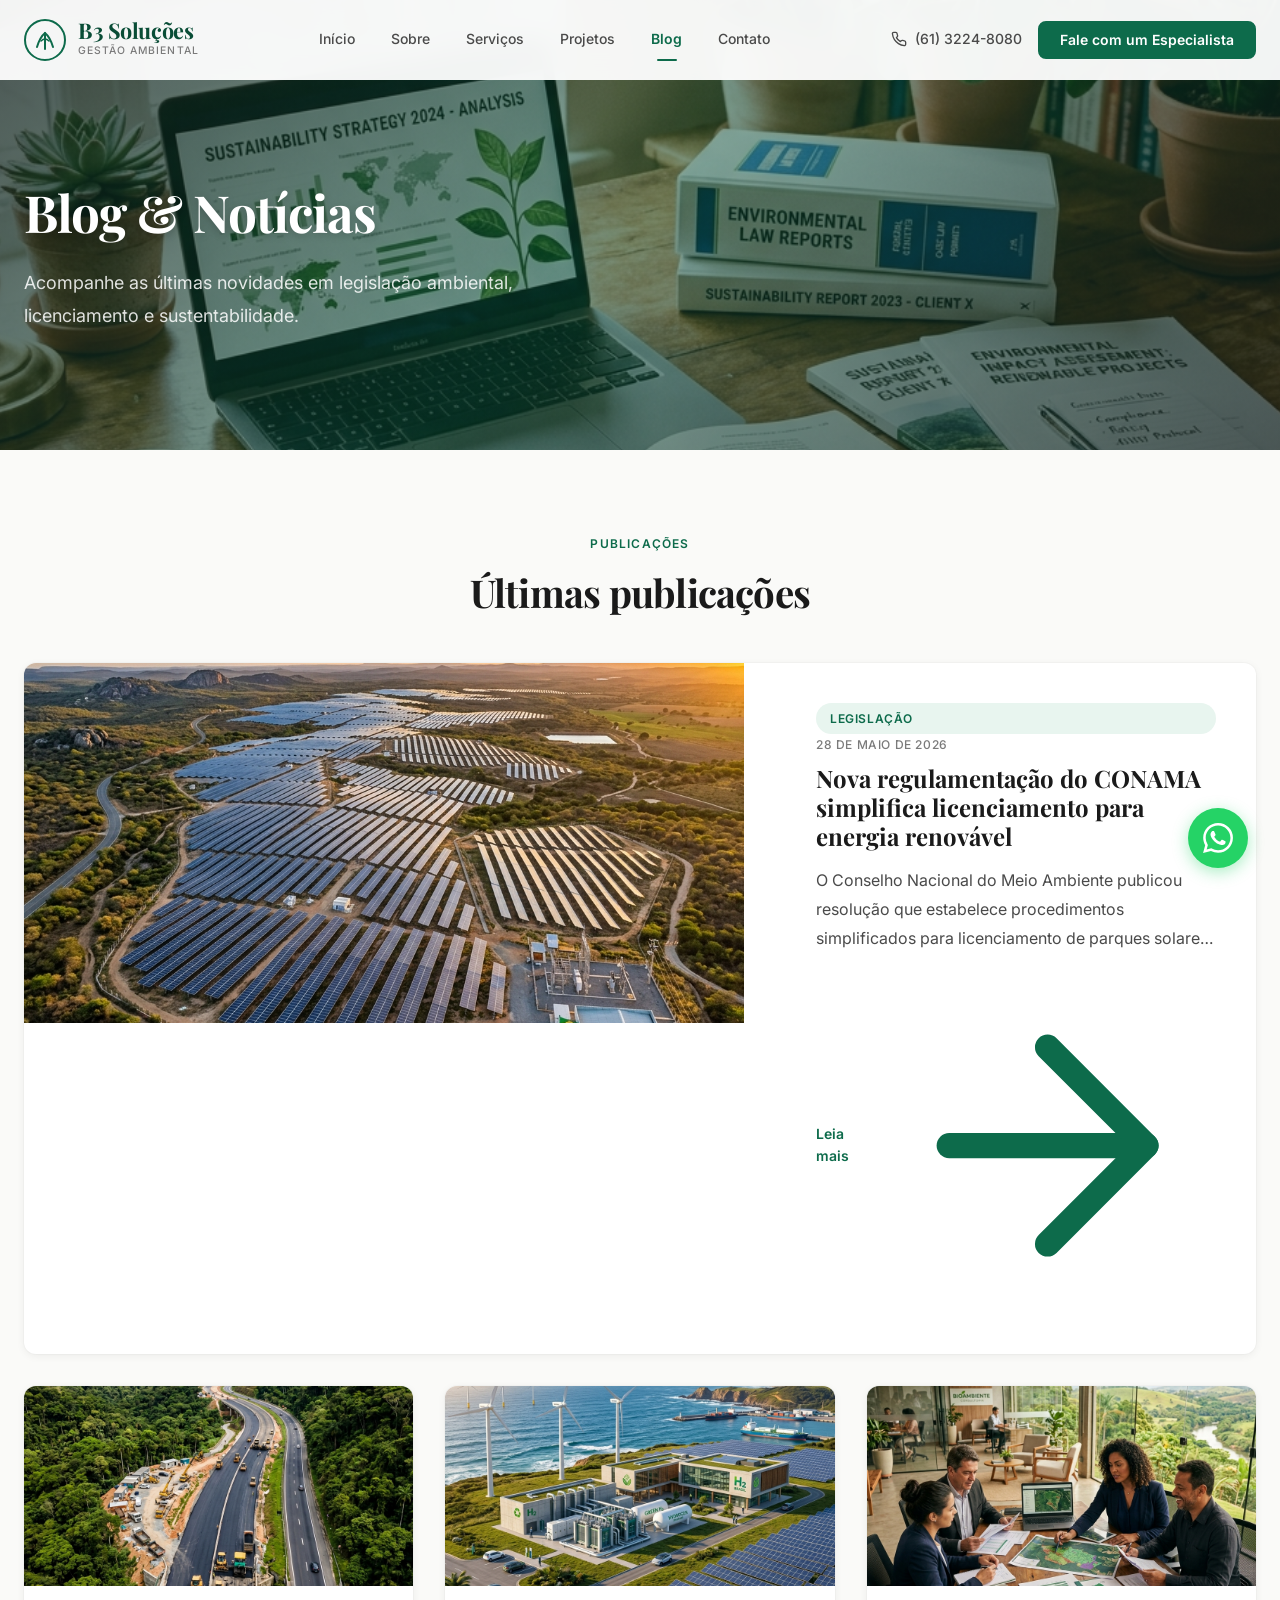
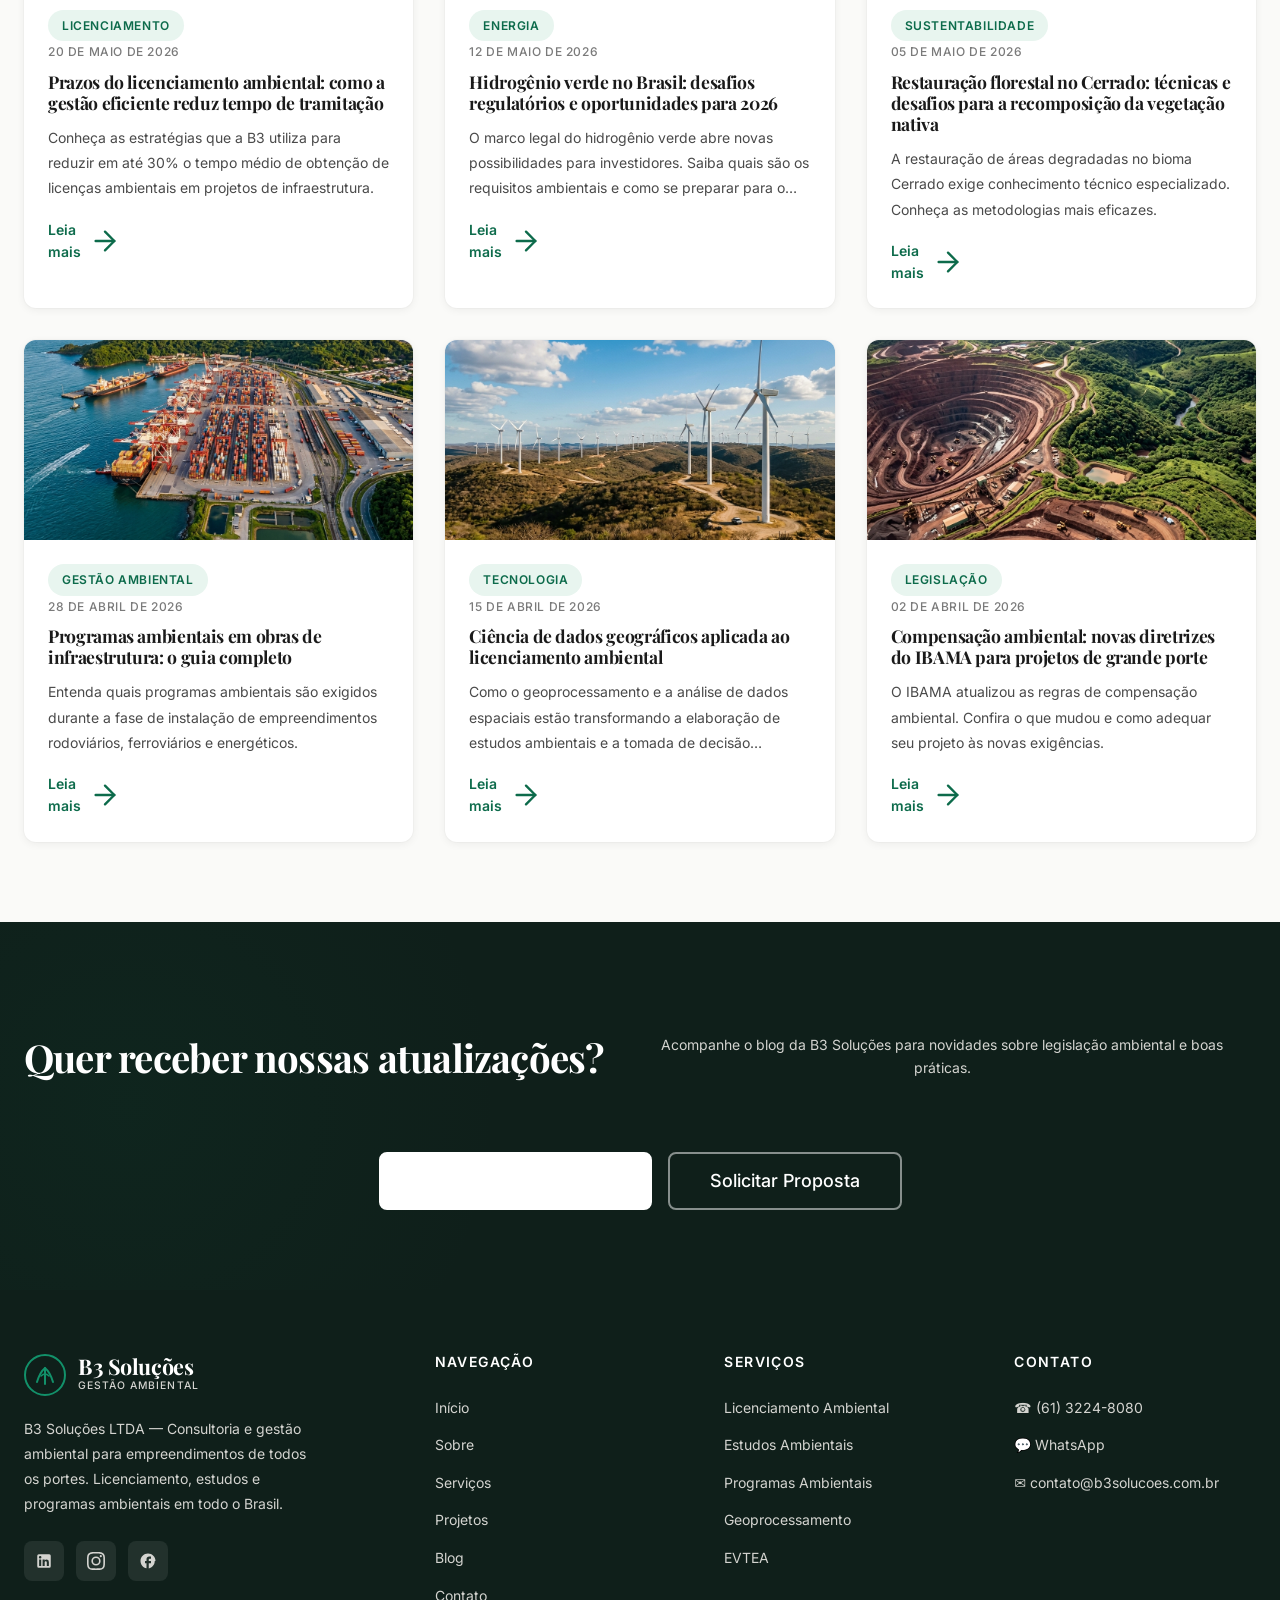
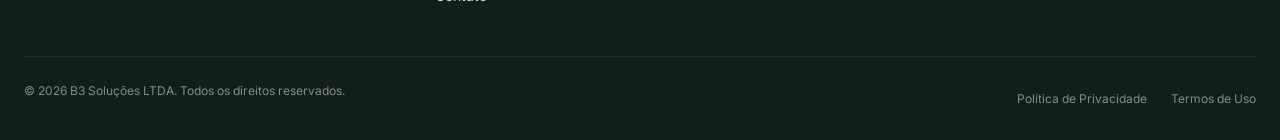
==== blog.html @ 31f3c7a2 "Site institucional completo B3 Solucoes - Versao Final Premium" ====
<!DOCTYPE html>
<html lang="pt-BR">
<head>
  <meta charset="UTF-8">
  <meta name="viewport" content="width=device-width, initial-scale=1.0">
  <meta name="description" content="Blog da B3 Soluções - Artigos sobre legislação ambiental, licenciamento, sustentabilidade e gestão ambiental no Brasil.">
  <title>Blog & Notícias | B3 Soluções</title>

  <!-- Google Fonts -->
  <link rel="preconnect" href="https://fonts.googleapis.com">
  <link rel="preconnect" href="https://fonts.gstatic.com" crossorigin>
  <link href="https://fonts.googleapis.com/css2?family=Inter:wght@400;500;600;700&family=Playfair+Display:wght@400;700&display=swap" rel="stylesheet">

  <!-- CSS -->
  <link rel="stylesheet" href="css/variables.css">
  <link rel="stylesheet" href="css/base.css">
  <link rel="stylesheet" href="css/components.css">
  <link rel="stylesheet" href="css/layout.css">
  <link rel="stylesheet" href="css/pages.css">

  <!-- Favicon -->
  <link rel="icon" href="data:image/svg+xml,<svg xmlns='http://www.w3.org/2000/svg' viewBox='0 0 42 42' fill='none'><circle cx='21' cy='21' r='20' stroke='%230D6B4B' stroke-width='3'/><path d='M13 28C13 28 16 18 21 14C26 18 29 28 29 28' stroke='%230D6B4B' stroke-width='3' stroke-linecap='round'/><path d='M21 14V30' stroke='%230D6B4B' stroke-width='3' stroke-linecap='round'/><path d='M17 22C17 22 19 20 21 20C23 20 25 22 25 22' stroke='%230D6B4B' stroke-width='2' stroke-linecap='round'/></svg>">
</head>
<body class="page-transition">

  <!-- ═══════════════════ HEADER ═══════════════════ -->
  <header class="header" id="header">
    <div class="container">
      <a href="index.html" class="logo" id="logo">
        <svg class="logo-icon" viewBox="0 0 42 42" fill="none" xmlns="http://www.w3.org/2000/svg">
          <circle cx="21" cy="21" r="20" stroke="#0D6B4B" stroke-width="2"/>
          <path d="M13 28C13 28 16 18 21 14C26 18 29 28 29 28" stroke="#0D6B4B" stroke-width="2" stroke-linecap="round"/>
          <path d="M21 14V30" stroke="#0D6B4B" stroke-width="2" stroke-linecap="round"/>
          <path d="M17 22C17 22 19 20 21 20C23 20 25 22 25 22" stroke="#0D6B4B" stroke-width="1.5" stroke-linecap="round"/>
        </svg>
        <span class="logo-text">
          <span class="logo-name">B3 Soluções</span>
          <span class="logo-tagline">Gestão Ambiental</span>
        </span>
      </a>

      <nav class="nav" id="nav">
        <a href="index.html" class="nav-link">Início</a>
        <a href="sobre.html" class="nav-link">Sobre</a>
        <a href="servicos.html" class="nav-link">Serviços</a>
        <a href="projetos.html" class="nav-link">Projetos</a>
        <a href="blog.html" class="nav-link active">Blog</a>
        <a href="contato.html" class="nav-link">Contato</a>
        <div class="mobile-cta">
          <a href="https://wa.me/5561998765432" class="btn btn-primary btn-full" style="margin-bottom:12px">Fale com um Especialista</a>
          <a href="tel:+5561998765432" class="btn btn-outline btn-full">☎ (61) 3224-8080</a>
        </div>
      </nav>

      <div class="header-actions">
        <a href="tel:+5561998765432" class="header-phone">
          <svg viewBox="0 0 24 24" fill="none" stroke="currentColor" stroke-width="1.8" stroke-linecap="round" stroke-linejoin="round" class="lucide lucide-phone"><path d="M22 16.92v3a2 2 0 0 1-2.18 2 19.79 19.79 0 0 1-8.63-3.07 19.5 19.5 0 0 1-6-6 19.79 19.79 0 0 1-3.07-8.67A2 2 0 0 1 4.11 2h3a2 2 0 0 1 2 1.72 12.84 12.84 0 0 0 .7 2.81 2 2 0 0 1-.45 2.11L8.09 9.91a16 16 0 0 0 6 6l1.27-1.27a2 2 0 0 1 2.11-.45 12.84 12.84 0 0 0 2.81.7A2 2 0 0 1 22 16.92z"/></svg>
          (61) 3224-8080
        </a>
        <a href="contato.html" class="btn btn-primary btn-sm" id="header-cta">Fale com um Especialista</a>
      </div>

      <button class="menu-toggle" id="menu-toggle" aria-label="Menu">
        <div class="hamburger"><span></span><span></span><span></span></div>
      </button>
    </div>
  </header>

  <main>
    <!-- ═══════════════════ HERO ═══════════════════ -->
    <section class="hero hero-inner">
      <div class="hero-bg">
        <img src="images/hero-blog.png" alt="Blog B3 Soluções - Notícias sobre gestão ambiental">
      </div>
      <div class="hero-overlay"></div>
      <div class="container">
        <div class="hero-content">
          <h1>Blog & Notícias</h1>
          <p class="hero-subtitle">Acompanhe as últimas novidades em legislação ambiental, licenciamento e sustentabilidade.</p>
        </div>
      </div>
    </section>

    <!-- ═══════════════════ BLOG GRID ═══════════════════ -->
    <section class="section" id="blog">
      <div class="container">
        <div class="section-header centered reveal">
          <p class="section-label">Publicações</p>
          <h2>Últimas publicações</h2>
        </div>

        <div class="blog-grid">

          <!-- FEATURED ARTICLE -->
          <article class="card-blog blog-featured reveal">
            <div class="card-image">
              <img src="images/projects/solar-park.png" alt="Nova regulamentação do CONAMA para energia renovável">
            </div>
            <div class="card-body">
              <span class="badge">Legislação</span>
              <p class="card-date">28 de maio de 2026</p>
              <h3>Nova regulamentação do CONAMA simplifica licenciamento para energia renovável</h3>
              <p>O Conselho Nacional do Meio Ambiente publicou resolução que estabelece procedimentos simplificados para licenciamento de parques solares e eólicos de médio porte. Entenda as mudanças e como elas impactam seu projeto.</p>
              <a href="#" class="card-link">Leia mais <svg viewBox="0 0 24 24" fill="none" stroke="currentColor" stroke-width="1.8" stroke-linecap="round" stroke-linejoin="round" class="lucide lucide-arrow-right"><line x1="5" y1="12" x2="19" y2="12"/><polyline points="12 5 19 12 12 19"/></svg></a>
            </div>
          </article>

          <!-- ARTICLE 1 -->
          <article class="card-blog reveal reveal-delay-1">
            <div class="card-image">
              <img src="images/projects/highway.png" alt="Prazos do licenciamento ambiental">
            </div>
            <div class="card-body">
              <span class="badge">Licenciamento</span>
              <p class="card-date">20 de maio de 2026</p>
              <h4>Prazos do licenciamento ambiental: como a gestão eficiente reduz tempo de tramitação</h4>
              <p>Conheça as estratégias que a B3 utiliza para reduzir em até 30% o tempo médio de obtenção de licenças ambientais em projetos de infraestrutura.</p>
              <a href="#" class="card-link">Leia mais <svg viewBox="0 0 24 24" fill="none" stroke="currentColor" stroke-width="1.8" stroke-linecap="round" stroke-linejoin="round" class="lucide lucide-arrow-right"><line x1="5" y1="12" x2="19" y2="12"/><polyline points="12 5 19 12 12 19"/></svg></a>
            </div>
          </article>

          <!-- ARTICLE 2 -->
          <article class="card-blog reveal reveal-delay-2">
            <div class="card-image">
              <img src="images/projects/hydrogen.png" alt="Hidrogênio verde no Brasil">
            </div>
            <div class="card-body">
              <span class="badge">Energia</span>
              <p class="card-date">12 de maio de 2026</p>
              <h4>Hidrogênio verde no Brasil: desafios regulatórios e oportunidades para 2026</h4>
              <p>O marco legal do hidrogênio verde abre novas possibilidades para investidores. Saiba quais são os requisitos ambientais e como se preparar para o licenciamento.</p>
              <a href="#" class="card-link">Leia mais <svg viewBox="0 0 24 24" fill="none" stroke="currentColor" stroke-width="1.8" stroke-linecap="round" stroke-linejoin="round" class="lucide lucide-arrow-right"><line x1="5" y1="12" x2="19" y2="12"/><polyline points="12 5 19 12 12 19"/></svg></a>
            </div>
          </article>

          <!-- ARTICLE 3 -->
          <article class="card-blog reveal reveal-delay-3">
            <div class="card-image">
              <img src="images/hero-about.png" alt="Restauração florestal no Cerrado">
            </div>
            <div class="card-body">
              <span class="badge">Sustentabilidade</span>
              <p class="card-date">05 de maio de 2026</p>
              <h4>Restauração florestal no Cerrado: técnicas e desafios para a recomposição da vegetação nativa</h4>
              <p>A restauração de áreas degradadas no bioma Cerrado exige conhecimento técnico especializado. Conheça as metodologias mais eficazes.</p>
              <a href="#" class="card-link">Leia mais <svg viewBox="0 0 24 24" fill="none" stroke="currentColor" stroke-width="1.8" stroke-linecap="round" stroke-linejoin="round" class="lucide lucide-arrow-right"><line x1="5" y1="12" x2="19" y2="12"/><polyline points="12 5 19 12 12 19"/></svg></a>
            </div>
          </article>

          <!-- ARTICLE 4 -->
          <article class="card-blog reveal reveal-delay-1">
            <div class="card-image">
              <img src="images/projects/port.png" alt="Programas ambientais em obras de infraestrutura">
            </div>
            <div class="card-body">
              <span class="badge">Gestão Ambiental</span>
              <p class="card-date">28 de abril de 2026</p>
              <h4>Programas ambientais em obras de infraestrutura: o guia completo</h4>
              <p>Entenda quais programas ambientais são exigidos durante a fase de instalação de empreendimentos rodoviários, ferroviários e energéticos.</p>
              <a href="#" class="card-link">Leia mais <svg viewBox="0 0 24 24" fill="none" stroke="currentColor" stroke-width="1.8" stroke-linecap="round" stroke-linejoin="round" class="lucide lucide-arrow-right"><line x1="5" y1="12" x2="19" y2="12"/><polyline points="12 5 19 12 12 19"/></svg></a>
            </div>
          </article>

          <!-- ARTICLE 5 -->
          <article class="card-blog reveal reveal-delay-2">
            <div class="card-image">
              <img src="images/projects/wind-farm.png" alt="Ciência de dados geográficos no licenciamento">
            </div>
            <div class="card-body">
              <span class="badge">Tecnologia</span>
              <p class="card-date">15 de abril de 2026</p>
              <h4>Ciência de dados geográficos aplicada ao licenciamento ambiental</h4>
              <p>Como o geoprocessamento e a análise de dados espaciais estão transformando a elaboração de estudos ambientais e a tomada de decisão regulatória.</p>
              <a href="#" class="card-link">Leia mais <svg viewBox="0 0 24 24" fill="none" stroke="currentColor" stroke-width="1.8" stroke-linecap="round" stroke-linejoin="round" class="lucide lucide-arrow-right"><line x1="5" y1="12" x2="19" y2="12"/><polyline points="12 5 19 12 12 19"/></svg></a>
            </div>
          </article>

          <!-- ARTICLE 6 -->
          <article class="card-blog reveal reveal-delay-3">
            <div class="card-image">
              <img src="images/projects/mining.png" alt="Compensação ambiental - novas diretrizes do IBAMA">
            </div>
            <div class="card-body">
              <span class="badge">Legislação</span>
              <p class="card-date">02 de abril de 2026</p>
              <h4>Compensação ambiental: novas diretrizes do IBAMA para projetos de grande porte</h4>
              <p>O IBAMA atualizou as regras de compensação ambiental. Confira o que mudou e como adequar seu projeto às novas exigências.</p>
              <a href="#" class="card-link">Leia mais <svg viewBox="0 0 24 24" fill="none" stroke="currentColor" stroke-width="1.8" stroke-linecap="round" stroke-linejoin="round" class="lucide lucide-arrow-right"><line x1="5" y1="12" x2="19" y2="12"/><polyline points="12 5 19 12 12 19"/></svg></a>
            </div>
          </article>

        </div>
      </div>
    </section>

    <!-- ═══════════════════ CTA ═══════════════════ -->
    <section class="cta-section">
      <div class="container">
        <div class="cta-contact reveal">
          <h2>Quer receber nossas atualizações?</h2>
          <p>Acompanhe o blog da B3 Soluções para novidades sobre legislação ambiental e boas práticas.</p>
          <div class="btn-group">
            <a href="contato.html" class="btn btn-white btn-lg">Falar com Especialista</a>
            <a href="contato.html" class="btn btn-outline-white btn-lg">Solicitar Proposta</a>
          </div>
        </div>
      </div>
    </section>
  </main>

  <!-- ═══════════════════ FOOTER ═══════════════════ -->
  <footer class="footer" id="footer">
    <div class="container">
      <div class="footer-grid">
        <div class="footer-brand">
          <a href="index.html" class="logo">
            <svg class="logo-icon" viewBox="0 0 42 42" fill="none">
              <circle cx="21" cy="21" r="20" stroke="#12916A" stroke-width="2"/>
              <path d="M13 28C13 28 16 18 21 14C26 18 29 28 29 28" stroke="#12916A" stroke-width="2" stroke-linecap="round"/>
              <path d="M21 14V30" stroke="#12916A" stroke-width="2" stroke-linecap="round"/>
              <path d="M17 22C17 22 19 20 21 20C23 20 25 22 25 22" stroke="#12916A" stroke-width="1.5" stroke-linecap="round"/>
            </svg>
            <span class="logo-text">
              <span class="logo-name">B3 Soluções</span>
              <span class="logo-tagline">Gestão Ambiental</span>
            </span>
          </a>
          <p>B3 Soluções LTDA — Consultoria e gestão ambiental para empreendimentos de todos os portes. Licenciamento, estudos e programas ambientais em todo o Brasil.</p>
          <div class="social-links">
            <a href="https://linkedin.com/in/elisameirelles" class="social-link" aria-label="LinkedIn" target="_blank" rel="noopener">
              <svg viewBox="0 0 24 24" fill="currentColor"><path d="M19 3a2 2 0 0 1 2 2v14a2 2 0 0 1-2 2H5a2 2 0 0 1-2-2V5a2 2 0 0 1 2-2h14m-.5 15.5v-5.3a3.26 3.26 0 0 0-3.26-3.26c-.85 0-1.84.52-2.32 1.3v-1.11h-2.79v8.37h2.79v-4.93c0-.77.62-1.4 1.39-1.4a1.4 1.4 0 0 1 1.4 1.4v4.93h2.79M6.88 8.56a1.68 1.68 0 0 0 1.68-1.68c0-.93-.75-1.69-1.68-1.69a1.69 1.69 0 0 0-1.69 1.69c0 .93.76 1.68 1.69 1.68m1.39 9.94v-8.37H5.5v8.37h2.77z"/></svg>
            </a>
            <a href="#" class="social-link" aria-label="Instagram">
              <svg viewBox="0 0 24 24" fill="currentColor"><path d="M12 2.163c3.204 0 3.584.012 4.85.07 3.252.148 4.771 1.691 4.919 4.919.058 1.265.069 1.645.069 4.849 0 3.205-.012 3.584-.069 4.849-.149 3.225-1.664 4.771-4.919 4.919-1.266.058-1.644.07-4.85.07-3.204 0-3.584-.012-4.849-.07-3.26-.149-4.771-1.699-4.919-4.92-.058-1.265-.07-1.644-.07-4.849 0-3.204.013-3.583.07-4.849.149-3.227 1.664-4.771 4.919-4.919 1.266-.057 1.645-.069 4.849-.069zM12 0C8.741 0 8.333.014 7.053.072 2.695.272.273 2.69.073 7.051.014 8.333 0 8.741 0 12c0 3.259.014 3.668.072 4.948.2 4.358 2.618 6.78 6.98 6.98 1.281.058 1.689.072 4.948.072 3.259 0 3.668-.014 4.948-.072 4.354-.2 6.782-2.618 6.979-6.98.059-1.28.073-1.689.073-4.948 0-3.259-.014-3.667-.072-4.947-.196-4.354-2.617-6.78-6.979-6.98C15.668.014 15.259 0 12 0zm0 5.838a6.162 6.162 0 100 12.324 6.162 6.162 0 000-12.324zM12 16a4 4 0 110-8 4 4 0 010 8zm6.406-11.845a1.44 1.44 0 100 2.881 1.44 1.44 0 000-2.881z"/></svg>
            </a>
            <a href="#" class="social-link" aria-label="Facebook">
              <svg viewBox="0 0 24 24" fill="currentColor"><path d="M22 12c0-5.52-4.48-10-10-10S2 6.48 2 12c0 4.84 3.44 8.87 8 9.8V15H8v-3h2V9.5C10 7.57 11.57 6 13.5 6H16v3h-2c-.55 0-1 .45-1 1v2h3v3h-3v6.95c4.56-.93 8-4.96 8-9.95z"/></svg>
            </a>
          </div>
        </div>
        <div class="footer-col">
          <h4>Navegação</h4>
          <ul>
            <li><a href="index.html">Início</a></li>
            <li><a href="sobre.html">Sobre</a></li>
            <li><a href="servicos.html">Serviços</a></li>
            <li><a href="projetos.html">Projetos</a></li>
            <li><a href="blog.html">Blog</a></li>
            <li><a href="contato.html">Contato</a></li>
          </ul>
        </div>
        <div class="footer-col">
          <h4>Serviços</h4>
          <ul>
            <li><a href="servicos.html">Licenciamento Ambiental</a></li>
            <li><a href="servicos.html">Estudos Ambientais</a></li>
            <li><a href="servicos.html">Programas Ambientais</a></li>
            <li><a href="servicos.html">Geoprocessamento</a></li>
            <li><a href="servicos.html">EVTEA</a></li>
          </ul>
        </div>
        <div class="footer-col">
          <h4>Contato</h4>
          <ul>
            <li><a href="tel:+5561998765432">☎ (61) 3224-8080</a></li>
            <li><a href="https://wa.me/5561998765432">💬 WhatsApp</a></li>
            <li><a href="mailto:contato@b3solucoes.com.br">✉ contato@b3solucoes.com.br</a></li>
          </ul>
        </div>
      </div>
      <div class="footer-bottom">
        <p>© 2026 B3 Soluções LTDA. Todos os direitos reservados.</p>
        <div class="footer-legal">
          <a href="#">Política de Privacidade</a>
          <a href="#">Termos de Uso</a>
        </div>
      </div>
    </div>
  </footer>

  <!-- WhatsApp Float -->
  <a href="https://wa.me/5561998765432" class="whatsapp-float" aria-label="WhatsApp" target="_blank" rel="noopener">
    <svg viewBox="0 0 24 24"><path d="M17.472 14.382c-.297-.149-1.758-.867-2.03-.967-.273-.099-.471-.148-.67.15-.197.297-.767.966-.94 1.164-.173.199-.347.223-.644.075-.297-.15-1.255-.463-2.39-1.475-.883-.788-1.48-1.761-1.653-2.059-.173-.297-.018-.458.13-.606.134-.133.298-.347.446-.52.149-.174.198-.298.298-.497.099-.198.05-.371-.025-.52-.075-.149-.669-1.612-.916-2.207-.242-.579-.487-.5-.669-.51-.173-.008-.371-.01-.57-.01-.198 0-.52.074-.792.372-.272.297-1.04 1.016-1.04 2.479 0 1.462 1.065 2.875 1.213 3.074.149.198 2.096 3.2 5.077 4.487.709.306 1.262.489 1.694.625.712.227 1.36.195 1.871.118.571-.085 1.758-.719 2.006-1.413.248-.694.248-1.289.173-1.413-.074-.124-.272-.198-.57-.347m-5.421 7.403h-.004a9.87 9.87 0 01-5.031-1.378l-.361-.214-3.741.982.998-3.648-.235-.374a9.86 9.86 0 01-1.51-5.26c.001-5.45 4.436-9.884 9.888-9.884 2.64 0 5.122 1.03 6.988 2.898a9.825 9.825 0 012.893 6.994c-.003 5.45-4.437 9.884-9.885 9.884m8.413-18.297A11.815 11.815 0 0012.05 0C5.495 0 .16 5.335.157 11.892c0 2.096.547 4.142 1.588 5.945L.057 24l6.305-1.654a11.882 11.882 0 005.683 1.448h.005c6.554 0 11.89-5.335 11.893-11.893a11.821 11.821 0 00-3.48-8.413z"/></svg>
  </a>

  <!-- JS -->
  <script src="js/main.js"></script>
  <script src="js/animations.js"></script>
  <script src="js/counter.js"></script>
  <script src="js/forms.js"></script>
</body>
</html>
---- css/variables.css ----
/* ============================================
   B3 Soluções — Design Tokens
   ============================================ */

:root {
  /* ── Colors ── */
  --color-primary:        #0D6B4B;
  --color-primary-dark:   #094D36;
  --color-primary-darker: #063727;
  --color-primary-light:  #12916A;
  --color-primary-lighter:#E8F5EF;
  --color-primary-rgb:    13, 107, 75;

  --color-accent:         #C9A84C;
  --color-accent-dark:    #B08E30;
  --color-accent-light:   #F5EDCE;

  --color-bg:             #FAFAF8;
  --color-surface:        #FFFFFF;
  --color-surface-alt:    #F2F0EC;
  --color-surface-dark:   #0F1F1A;
  --color-surface-dark-2: #142A23;

  --color-text:           #1A1A1A;
  --color-text-secondary: #4A4A4A;
  --color-text-muted:     #7A7A7A;
  --color-text-inverse:   #FFFFFF;
  --color-text-on-dark:   #D4D4D0;

  --color-border:         #E0DDD6;
  --color-border-light:   #ECECEA;

  --color-success:        #22C55E;
  --color-warning:        #F59E0B;
  --color-error:          #EF4444;

  /* ── Typography ── */
  --font-serif:       'Playfair Display', 'Georgia', serif;
  --font-sans:        'Inter', 'Segoe UI', system-ui, sans-serif;

  --fs-display:       clamp(2.5rem, 5vw, 3.75rem);   /* 40–60px */
  --fs-h1:            clamp(2rem, 4vw, 3.5rem);       /* 32–56px */
  --fs-h2:            clamp(1.75rem, 3vw, 2.5rem);    /* 28–40px */
  --fs-h3:            clamp(1.125rem, 1.5vw, 1.25rem);/* 18–20px */
  --fs-body:          1rem;                             /* 16px */
  --fs-body-lg:       1.125rem;                         /* 18px */
  --fs-small:         0.875rem;                         /* 14px */
  --fs-xs:            0.75rem;                          /* 12px */

  --fw-regular:       400;
  --fw-medium:        500;
  --fw-semibold:      600;
  --fw-bold:          700;

  --lh-tight:         1.2;
  --lh-normal:        1.6;
  --lh-relaxed:       1.8;

  --ls-tight:         -0.02em;
  --ls-normal:        0;
  --ls-wide:          0.05em;
  --ls-wider:         0.1em;

  /* ── Spacing ── */
  --space-1:    0.25rem;  /* 4px */
  --space-2:    0.5rem;   /* 8px */
  --space-3:    0.75rem;  /* 12px */
  --space-4:    1rem;     /* 16px */
  --space-5:    1.25rem;  /* 20px */
  --space-6:    1.5rem;   /* 24px */
  --space-8:    2rem;     /* 32px */
  --space-10:   2.5rem;   /* 40px */
  --space-12:   3rem;     /* 48px */
  --space-16:   4rem;     /* 64px */
  --space-20:   5rem;     /* 80px */
  --space-24:   6rem;     /* 96px */
  --space-30:   7.5rem;   /* 120px */

  /* ── Layout ── */
  --container-max:    1280px;
  --container-narrow: 960px;
  --container-wide:   1440px;
  --header-height:    80px;

  /* ── Borders ── */
  --radius-sm:  4px;
  --radius-md:  8px;
  --radius-lg:  12px;
  --radius-xl:  16px;
  --radius-2xl: 24px;
  --radius-full:9999px;

  /* ── Shadows ── */
  --shadow-xs:   0 1px 2px rgba(0,0,0,0.04);
  --shadow-sm:   0 2px 4px rgba(0,0,0,0.06);
  --shadow-md:   0 4px 12px rgba(0,0,0,0.08);
  --shadow-lg:   0 8px 24px rgba(0,0,0,0.10);
  --shadow-xl:   0 12px 40px rgba(0,0,0,0.12);
  --shadow-card: 0 2px 8px rgba(0,0,0,0.06), 0 0 0 1px rgba(0,0,0,0.02);
  --shadow-card-hover: 0 8px 24px rgba(0,0,0,0.10), 0 0 0 1px rgba(13,107,75,0.1);
  --shadow-header: 0 2px 12px rgba(0,0,0,0.08);

  /* ── Transitions ── */
  --ease-out:    cubic-bezier(0.22, 1, 0.36, 1);
  --ease-in-out: cubic-bezier(0.65, 0, 0.35, 1);
  --ease-spring: cubic-bezier(0.34, 1.56, 0.64, 1);

  --duration-fast:   150ms;
  --duration-normal: 300ms;
  --duration-slow:   500ms;
  --duration-slower: 800ms;

  --transition-base:  all var(--duration-normal) var(--ease-out);
  --transition-fast:  all var(--duration-fast) var(--ease-out);
  --transition-slow:  all var(--duration-slow) var(--ease-out);

  /* ── Z-index ── */
  --z-dropdown:  100;
  --z-sticky:    200;
  --z-header:    300;
  --z-overlay:   400;
  --z-modal:     500;
  --z-toast:     600;
}
---- css/base.css ----
/* ============================================
   B3 Soluções — Base Styles
   ============================================ */

/* ── Reset ── */
*, *::before, *::after {
  margin: 0;
  padding: 0;
  box-sizing: border-box;
}

html {
  font-size: 16px;
  scroll-behavior: smooth;
  -webkit-font-smoothing: antialiased;
  -moz-osx-font-smoothing: grayscale;
  text-rendering: optimizeLegibility;
}

body {
  font-family: var(--font-sans);
  font-size: var(--fs-body);
  font-weight: var(--fw-regular);
  line-height: var(--lh-normal);
  color: var(--color-text);
  background-color: var(--color-bg);
  overflow-x: hidden;
}

img, picture, video, canvas, svg {
  display: block;
  max-width: 100%;
  height: auto;
}

input, button, textarea, select {
  font: inherit;
  color: inherit;
}

button {
  cursor: pointer;
  border: none;
  background: none;
}

a {
  color: inherit;
  text-decoration: none;
}

ul, ol {
  list-style: none;
}

/* ── Typography ── */
h1, h2, h3, h4, h5, h6 {
  font-family: var(--font-serif);
  font-weight: var(--fw-bold);
  line-height: var(--lh-tight);
  letter-spacing: var(--ls-tight);
  color: var(--color-text);
}

h1 { font-size: var(--fs-h1); }
h2 { font-size: var(--fs-h2); }
h3 {
  font-family: var(--font-sans);
  font-size: var(--fs-h3);
  font-weight: var(--fw-medium);
  line-height: var(--lh-normal);
  letter-spacing: var(--ls-normal);
}

p {
  margin-bottom: var(--space-4);
  color: var(--color-text-secondary);
}

p:last-child {
  margin-bottom: 0;
}

strong, b {
  font-weight: var(--fw-semibold);
}

/* ── Links ── */
a.link {
  color: var(--color-primary);
  font-weight: var(--fw-medium);
  transition: var(--transition-fast);
  position: relative;
}

a.link::after {
  content: '';
  position: absolute;
  bottom: -2px;
  left: 0;
  width: 0;
  height: 2px;
  background: var(--color-primary);
  transition: width var(--duration-normal) var(--ease-out);
}

a.link:hover::after {
  width: 100%;
}

/* ── Selection ── */
::selection {
  background: var(--color-primary-lighter);
  color: var(--color-primary-dark);
}

/* ── Scrollbar ── */
::-webkit-scrollbar {
  width: 8px;
}

::-webkit-scrollbar-track {
  background: var(--color-surface-alt);
}

::-webkit-scrollbar-thumb {
  background: var(--color-border);
  border-radius: var(--radius-full);
}

::-webkit-scrollbar-thumb:hover {
  background: var(--color-text-muted);
}

/* ── Focus ── */
:focus-visible {
  outline: 2px solid var(--color-primary);
  outline-offset: 2px;
  border-radius: var(--radius-sm);
}

/* ── Utility Classes ── */
.sr-only {
  position: absolute;
  width: 1px;
  height: 1px;
  padding: 0;
  margin: -1px;
  overflow: hidden;
  clip: rect(0, 0, 0, 0);
  white-space: nowrap;
  border: 0;
}

.text-center { text-align: center; }
.text-left { text-align: left; }
.text-right { text-align: right; }

.text-primary { color: var(--color-primary); }
.text-accent { color: var(--color-accent); }
.text-muted { color: var(--color-text-muted); }
.text-inverse { color: var(--color-text-inverse); }
.text-on-dark { color: var(--color-text-on-dark); }

.font-serif { font-family: var(--font-serif); }
.font-sans { font-family: var(--font-sans); }

.fw-medium { font-weight: var(--fw-medium); }
.fw-semibold { font-weight: var(--fw-semibold); }
.fw-bold { font-weight: var(--fw-bold); }

.fs-small { font-size: var(--fs-small); }
.fs-body-lg { font-size: var(--fs-body-lg); }

.uppercase {
  text-transform: uppercase;
  letter-spacing: var(--ls-wider);
  font-size: var(--fs-xs);
  font-weight: var(--fw-semibold);
}

.mb-0 { margin-bottom: 0; }
.mb-4 { margin-bottom: var(--space-4); }
.mb-6 { margin-bottom: var(--space-6); }
.mb-8 { margin-bottom: var(--space-8); }
.mb-12 { margin-bottom: var(--space-12); }
.mb-16 { margin-bottom: var(--space-16); }

.mt-4 { margin-top: var(--space-4); }
.mt-8 { margin-top: var(--space-8); }
.mt-12 { margin-top: var(--space-12); }

/* ── Scroll Animation Prep ── */
.reveal {
  opacity: 0;
  transform: translateY(30px);
  transition: opacity var(--duration-slower) var(--ease-out),
              transform var(--duration-slower) var(--ease-out);
}

.reveal.revealed {
  opacity: 1;
  transform: translateY(0);
}

.reveal-delay-1 { transition-delay: 100ms; }
.reveal-delay-2 { transition-delay: 200ms; }
.reveal-delay-3 { transition-delay: 300ms; }
.reveal-delay-4 { transition-delay: 400ms; }
.reveal-delay-5 { transition-delay: 500ms; }
.reveal-delay-6 { transition-delay: 600ms; }
---- css/components.css ----
/* ============================================
   B3 Soluções — Components
   ============================================ */

/* ── Section Header ── */
.section-header {
  max-width: 720px;
  margin-bottom: var(--space-12);
}

.section-header.centered {
  margin-left: auto;
  margin-right: auto;
  text-align: center;
}

.section-header .section-label {
  display: inline-block;
  text-transform: uppercase;
  letter-spacing: var(--ls-wider);
  font-size: var(--fs-xs);
  font-weight: var(--fw-semibold);
  color: var(--color-primary);
  margin-bottom: var(--space-4);
  position: relative;
  padding-left: 36px;
}

.section-header .section-label::before {
  content: '';
  position: absolute;
  left: 0;
  top: 50%;
  width: 24px;
  height: 2px;
  background: var(--color-primary);
}

.section-header.centered .section-label {
  padding-left: 0;
}

.section-header.centered .section-label::before {
  display: none;
}

.section-header h2 {
  margin-bottom: var(--space-6);
}

.section-header h3,
.section-header .section-subtitle {
  color: var(--color-text-secondary);
  font-weight: var(--fw-regular);
  line-height: var(--lh-relaxed);
}

/* ── Buttons ── */
.btn {
  display: inline-flex;
  align-items: center;
  justify-content: center;
  gap: var(--space-2);
  padding: 14px 32px;
  font-family: var(--font-sans);
  font-size: var(--fs-body);
  font-weight: var(--fw-semibold);
  line-height: 1;
  border-radius: var(--radius-md);
  cursor: pointer;
  transition: var(--transition-base);
  white-space: nowrap;
  text-decoration: none;
  border: 2px solid transparent;
  position: relative;
  overflow: hidden;
}

.btn::before {
  content: '';
  position: absolute;
  top: 0;
  left: -100%;
  width: 100%;
  height: 100%;
  background: linear-gradient(90deg, transparent, rgba(255,255,255,0.15), transparent);
  transition: left var(--duration-slow) var(--ease-out);
}

.btn:hover::before {
  left: 100%;
}

.btn-primary {
  background: var(--color-primary);
  color: var(--color-text-inverse);
  border-color: var(--color-primary);
}

.btn-primary:hover {
  background: var(--color-primary-dark);
  border-color: var(--color-primary-dark);
  transform: translateY(-2px);
  box-shadow: 0 6px 20px rgba(var(--color-primary-rgb), 0.3);
}

.btn-outline {
  background: transparent;
  color: var(--color-primary);
  border-color: var(--color-primary);
}

.btn-outline:hover {
  background: var(--color-primary);
  color: var(--color-text-inverse);
  transform: translateY(-2px);
}

.btn-outline-white {
  background: transparent;
  color: var(--color-text-inverse);
  border-color: rgba(255,255,255,0.5);
}

.btn-outline-white:hover {
  background: var(--color-text-inverse);
  color: var(--color-primary);
  border-color: var(--color-text-inverse);
  transform: translateY(-2px);
}

.btn-white {
  background: var(--color-text-inverse);
  color: var(--color-primary);
  border-color: var(--color-text-inverse);
}

.btn-white:hover {
  background: var(--color-primary-lighter);
  transform: translateY(-2px);
  box-shadow: 0 6px 20px rgba(0,0,0,0.15);
}

.btn-whatsapp {
  background: #25D366;
  color: #fff;
  border-color: #25D366;
}

.btn-whatsapp:hover {
  background: #1EBE57;
  border-color: #1EBE57;
  transform: translateY(-2px);
  box-shadow: 0 6px 20px rgba(37, 211, 102, 0.3);
}

.btn-lg {
  padding: 18px 40px;
  font-size: var(--fs-body-lg);
}

.btn-sm {
  padding: 10px 20px;
  font-size: var(--fs-small);
}

.btn-full {
  width: 100%;
}

.btn-group {
  display: flex;
  gap: var(--space-4);
  flex-wrap: wrap;
}

.btn-icon {
  width: 20px;
  height: 20px;
}

/* ── Cards ── */
.card {
  background: var(--color-surface);
  border-radius: var(--radius-lg);
  box-shadow: var(--shadow-card);
  transition: var(--transition-base);
  overflow: hidden;
}

.card:hover {
  box-shadow: var(--shadow-card-hover);
  transform: translateY(-4px);
}

.card-body {
  padding: var(--space-8);
}

/* Service Card */
.card-service {
  background: var(--color-surface);
  border-radius: var(--radius-lg);
  box-shadow: var(--shadow-card);
  transition: var(--transition-base);
  padding: var(--space-10);
  position: relative;
  overflow: hidden;
}

.card-service::before {
  content: '';
  position: absolute;
  top: 0;
  left: 0;
  width: 100%;
  height: 4px;
  background: var(--color-primary);
  transform: scaleX(0);
  transform-origin: left;
  transition: transform var(--duration-normal) var(--ease-out);
}

.card-service:hover::before {
  transform: scaleX(1);
}

.card-service:hover {
  box-shadow: var(--shadow-card-hover);
  transform: translateY(-4px);
}

.card-service .card-icon {
  width: 56px;
  height: 56px;
  border-radius: var(--radius-lg);
  background: var(--color-primary-lighter);
  display: flex;
  align-items: center;
  justify-content: center;
  margin-bottom: var(--space-6);
  transition: var(--transition-base);
}

.card-service:hover .card-icon {
  background: var(--color-primary);
}

.card-service:hover .card-icon svg {
  stroke: white;
}

.card-service .card-icon svg {
  width: 28px;
  height: 28px;
  stroke: var(--color-primary);
  stroke-width: 1.5;
  fill: none;
  transition: var(--transition-fast);
}

.card-service h4 {
  font-family: var(--font-serif);
  font-size: 1.25rem;
  margin-bottom: var(--space-4);
}

.card-service p {
  font-size: var(--fs-small);
  line-height: var(--lh-relaxed);
  margin-bottom: var(--space-6);
  color: var(--color-text-secondary);
}

.card-service .btn {
  padding: 10px 20px;
  font-size: var(--fs-small);
}

/* Stats Card */
.stats-card {
  text-align: center;
  padding: var(--space-10);
  background: var(--color-surface);
  border-radius: var(--radius-lg);
  box-shadow: var(--shadow-card);
  transition: var(--transition-base);
  position: relative;
  overflow: hidden;
}

.stats-card:hover {
  transform: translateY(-4px);
  box-shadow: var(--shadow-card-hover);
}

.stats-card .stats-icon {
  width: 48px;
  height: 48px;
  margin: 0 auto var(--space-5);
  border-radius: var(--radius-full);
  background: var(--color-primary-lighter);
  display: flex;
  align-items: center;
  justify-content: center;
}

.stats-card .stats-icon svg {
  width: 24px;
  height: 24px;
  stroke: var(--color-primary);
  stroke-width: 1.5;
  fill: none;
}

.stats-card .stats-number {
  font-family: var(--font-serif);
  font-size: clamp(2rem, 3vw, 3rem);
  font-weight: var(--fw-bold);
  color: var(--color-primary);
  line-height: 1;
  margin-bottom: var(--space-2);
}

.stats-card .stats-label {
  font-size: var(--fs-small);
  color: var(--color-text-muted);
  font-weight: var(--fw-medium);
  text-transform: uppercase;
  letter-spacing: var(--ls-wide);
}

/* Process Step */
.process-steps {
  display: grid;
  grid-template-columns: repeat(5, 1fr);
  gap: var(--space-6);
  position: relative;
}

.process-steps::before {
  content: '';
  position: absolute;
  top: 44px;
  left: 10%;
  width: 80%;
  height: 2px;
  background: linear-gradient(to right, var(--color-primary), var(--color-primary-light));
  z-index: 0;
}

.process-step {
  text-align: center;
  position: relative;
  z-index: 1;
}

.process-step .step-number {
  width: 56px;
  height: 56px;
  border-radius: var(--radius-full);
  background: var(--color-primary);
  color: var(--color-text-inverse);
  font-family: var(--font-serif);
  font-size: 1.25rem;
  font-weight: var(--fw-bold);
  display: flex;
  align-items: center;
  justify-content: center;
  margin: 0 auto var(--space-6);
  box-shadow: 0 4px 12px rgba(var(--color-primary-rgb), 0.3);
  transition: var(--transition-base);
}

.process-step:hover .step-number {
  transform: scale(1.1);
  box-shadow: 0 6px 20px rgba(var(--color-primary-rgb), 0.4);
}

.process-step h4 {
  font-family: var(--font-serif);
  font-size: 1.1rem;
  margin-bottom: var(--space-3);
}

.process-step p {
  font-size: var(--fs-small);
  color: var(--color-text-muted);
  line-height: var(--lh-relaxed);
}

/* Project Card */
.card-project {
  background: var(--color-surface);
  border-radius: var(--radius-lg);
  box-shadow: var(--shadow-card);
  overflow: hidden;
  transition: var(--transition-base);
}

.card-project:hover {
  box-shadow: var(--shadow-card-hover);
  transform: translateY(-6px);
}

.card-project .card-image {
  position: relative;
  height: 220px;
  overflow: hidden;
}

.card-project .card-image img {
  width: 100%;
  height: 100%;
  object-fit: cover;
  transition: transform var(--duration-slow) var(--ease-out);
}

.card-project:hover .card-image img {
  transform: scale(1.05);
}

.card-project .card-body {
  padding: var(--space-6) var(--space-8) var(--space-8);
}

.card-project h4 {
  font-family: var(--font-serif);
  font-size: 1.15rem;
  margin-bottom: var(--space-3);
  line-height: var(--lh-tight);
}

.card-project .card-meta {
  font-size: var(--fs-xs);
  color: var(--color-text-muted);
  margin-bottom: var(--space-3);
  font-weight: var(--fw-medium);
}

.card-project p {
  font-size: var(--fs-small);
  color: var(--color-text-secondary);
  line-height: var(--lh-relaxed);
  margin-bottom: var(--space-4);
  display: -webkit-box;
  -webkit-line-clamp: 3;
  -webkit-box-orient: vertical;
  overflow: hidden;
}

.card-project .card-link {
  display: inline-flex;
  align-items: center;
  gap: var(--space-2);
  font-size: var(--fs-small);
  font-weight: var(--fw-semibold);
  color: var(--color-primary);
  transition: var(--transition-fast);
}

.card-project .card-link:hover {
  gap: var(--space-3);
}

.card-project .card-link svg {
  width: 16px;
  height: 16px;
  stroke: currentColor;
  stroke-width: 2;
  fill: none;
  transition: var(--transition-fast);
}

/* Badge */
.badge {
  display: inline-block;
  padding: 6px 14px;
  font-size: var(--fs-xs);
  font-weight: var(--fw-semibold);
  text-transform: uppercase;
  letter-spacing: var(--ls-wide);
  border-radius: var(--radius-full);
  background: var(--color-primary-lighter);
  color: var(--color-primary);
}

.badge-accent {
  background: var(--color-accent-light);
  color: var(--color-accent-dark);
}

.badge-dark {
  background: rgba(255,255,255,0.15);
  color: rgba(255,255,255,0.9);
}

.badge-absolute {
  position: absolute;
  top: var(--space-4);
  left: var(--space-4);
  z-index: 2;
}

/* Team Card */
.card-team {
  background: var(--color-surface);
  border-radius: var(--radius-lg);
  box-shadow: var(--shadow-card);
  overflow: hidden;
  transition: var(--transition-base);
  text-align: center;
}

.card-team:hover {
  box-shadow: var(--shadow-card-hover);
  transform: translateY(-4px);
}

.card-team .card-photo {
  width: 100%;
  height: 280px;
  overflow: hidden;
  position: relative;
}

.card-team .card-photo img {
  width: 100%;
  height: 100%;
  object-fit: cover;
  transition: transform var(--duration-slow) var(--ease-out);
}

.card-team:hover .card-photo img {
  transform: scale(1.05);
}

.card-team .card-photo::after {
  content: '';
  position: absolute;
  bottom: 0;
  left: 0;
  right: 0;
  height: 60px;
  background: linear-gradient(to top, var(--color-surface), transparent);
}

.card-team .card-body {
  padding: var(--space-4) var(--space-6) var(--space-8);
}

.card-team h4 {
  font-family: var(--font-serif);
  font-size: 1.15rem;
  margin-bottom: var(--space-1);
}

.card-team .card-role {
  font-size: var(--fs-small);
  color: var(--color-primary);
  font-weight: var(--fw-semibold);
  margin-bottom: var(--space-3);
}

.card-team .card-details {
  font-size: var(--fs-xs);
  color: var(--color-text-muted);
  line-height: var(--lh-relaxed);
}

/* Testimonial */
.testimonial {
  background: var(--color-surface);
  border-radius: var(--radius-lg);
  padding: var(--space-10);
  box-shadow: var(--shadow-card);
  position: relative;
  transition: var(--transition-base);
}

.testimonial:hover {
  box-shadow: var(--shadow-card-hover);
  transform: translateY(-2px);
}

.testimonial .quote-mark {
  font-family: var(--font-serif);
  font-size: 5rem;
  line-height: 1;
  color: var(--color-primary-lighter);
  position: absolute;
  top: var(--space-4);
  left: var(--space-6);
}

.testimonial blockquote {
  font-size: var(--fs-body-lg);
  font-style: italic;
  color: var(--color-text);
  line-height: var(--lh-relaxed);
  margin-bottom: var(--space-6);
  position: relative;
  z-index: 1;
}

.testimonial .testimonial-author {
  display: flex;
  align-items: center;
  gap: var(--space-4);
}

.testimonial .author-avatar {
  width: 48px;
  height: 48px;
  border-radius: var(--radius-full);
  background: var(--color-primary);
  color: var(--color-text-inverse);
  display: flex;
  align-items: center;
  justify-content: center;
  font-family: var(--font-serif);
  font-weight: var(--fw-bold);
  font-size: 1.1rem;
}

.testimonial .author-info .author-name {
  font-weight: var(--fw-semibold);
  color: var(--color-text);
  font-size: var(--fs-body);
}

.testimonial .author-info .author-role {
  font-size: var(--fs-small);
  color: var(--color-text-muted);
}

/* Accordion */
.accordion {
  display: flex;
  flex-direction: column;
  gap: var(--space-4);
}

.accordion-item {
  background: var(--color-surface);
  border-radius: var(--radius-lg);
  box-shadow: var(--shadow-xs);
  overflow: hidden;
  border: 1px solid var(--color-border-light);
  transition: var(--transition-base);
}

.accordion-item:hover {
  border-color: var(--color-primary-lighter);
}

.accordion-item.active {
  box-shadow: var(--shadow-md);
  border-color: var(--color-primary);
}

.accordion-trigger {
  width: 100%;
  display: flex;
  align-items: center;
  justify-content: space-between;
  padding: var(--space-6) var(--space-8);
  font-family: var(--font-serif);
  font-size: 1.1rem;
  font-weight: var(--fw-bold);
  text-align: left;
  cursor: pointer;
  background: transparent;
  color: var(--color-text);
  transition: var(--transition-fast);
}

.accordion-trigger:hover {
  color: var(--color-primary);
}

.accordion-trigger .accordion-icon {
  width: 24px;
  height: 24px;
  flex-shrink: 0;
  transition: transform var(--duration-normal) var(--ease-out);
}

.accordion-item.active .accordion-trigger .accordion-icon {
  transform: rotate(180deg);
}

.accordion-content {
  max-height: 0;
  overflow: hidden;
  transition: max-height var(--duration-slow) var(--ease-in-out);
}

.accordion-content-inner {
  padding: 0 var(--space-8) var(--space-8);
}

.accordion-content-inner p {
  margin-bottom: var(--space-4);
  font-size: var(--fs-body);
  line-height: var(--lh-relaxed);
}

.accordion-content-inner h5 {
  font-family: var(--font-sans);
  font-size: var(--fs-body);
  font-weight: var(--fw-semibold);
  margin-bottom: var(--space-2);
  margin-top: var(--space-4);
  color: var(--color-text);
}

.accordion-content-inner ul {
  display: flex;
  flex-wrap: wrap;
  gap: var(--space-2);
  margin-bottom: var(--space-4);
}

.accordion-content-inner ul li {
  display: inline-flex;
  align-items: center;
  gap: var(--space-1);
  padding: 4px 12px;
  font-size: var(--fs-small);
  background: var(--color-surface-alt);
  border-radius: var(--radius-full);
  color: var(--color-text-secondary);
}

/* Trust Bar */
.trust-bar {
  padding: var(--space-12) 0;
  background: var(--color-surface-alt);
  border-top: 1px solid var(--color-border);
  border-bottom: 1px solid var(--color-border);
}

.trust-bar .trust-label {
  text-align: center;
  font-size: var(--fs-small);
  text-transform: uppercase;
  letter-spacing: var(--ls-wider);
  color: var(--color-text-muted);
  font-weight: var(--fw-bold);
  margin-bottom: var(--space-6);
}

.trust-bar .trust-logos {
  display: flex;
  align-items: center;
  justify-content: center;
  gap: var(--space-4);
  flex-wrap: wrap;
}

.trust-logo-card {
  display: flex;
  align-items: center;
  gap: var(--space-2);
  padding: 12px 24px;
  background: var(--color-surface);
  border: 1px solid var(--color-border-light);
  border-radius: var(--radius-lg);
  box-shadow: var(--shadow-xs);
  color: var(--color-text-secondary);
  font-size: var(--fs-small);
  font-weight: var(--fw-semibold);
  transition: var(--transition-base);
  opacity: 0.85;
}

.trust-logo-card:hover {
  opacity: 1;
  border-color: var(--color-primary);
  color: var(--color-primary-dark);
  transform: translateY(-2px);
  box-shadow: var(--shadow-md);
}

.trust-logo-card .trust-icon {
  width: 18px;
  height: 18px;
  stroke: currentColor;
  color: var(--color-primary);
}

/* Form */
.form-group {
  margin-bottom: var(--space-5);
}

.form-label {
  display: block;
  font-size: var(--fs-small);
  font-weight: var(--fw-semibold);
  color: var(--color-text);
  margin-bottom: var(--space-2);
}

.form-label .required {
  color: var(--color-error);
}

.form-control,
.form-select,
.form-textarea {
  width: 100%;
  padding: 14px var(--space-4);
  font-size: var(--fs-body);
  border: 1px solid var(--color-border);
  border-radius: var(--radius-md);
  background: var(--color-surface);
  color: var(--color-text);
  transition: var(--transition-fast);
  -webkit-appearance: none;
  appearance: none;
}

.form-control:focus,
.form-select:focus,
.form-textarea:focus {
  outline: none;
  border-color: var(--color-primary);
  box-shadow: 0 0 0 3px rgba(var(--color-primary-rgb), 0.1);
}

.form-control::placeholder,
.form-textarea::placeholder {
  color: var(--color-text-muted);
}

.form-select {
  background-image: url("data:image/svg+xml,%3Csvg xmlns='http://www.w3.org/2000/svg' width='20' height='20' viewBox='0 0 24 24' fill='none' stroke='%237A7A7A' stroke-width='2'%3E%3Cpath d='M6 9l6 6 6-6'/%3E%3C/svg%3E");
  background-repeat: no-repeat;
  background-position: right 12px center;
  padding-right: 40px;
  cursor: pointer;
}

.form-textarea {
  min-height: 120px;
  resize: vertical;
}

.form-row {
  display: grid;
  grid-template-columns: 1fr 1fr;
  gap: var(--space-5);
}

.form-note {
  font-size: var(--fs-xs);
  color: var(--color-text-muted);
  margin-top: var(--space-4);
  line-height: var(--lh-relaxed);
}

/* Filter Pills */
.filter-pills {
  display: flex;
  flex-wrap: wrap;
  gap: var(--space-3);
  justify-content: center;
}

.filter-pill {
  padding: 10px 24px;
  font-size: var(--fs-small);
  font-weight: var(--fw-medium);
  border-radius: var(--radius-full);
  border: 1px solid var(--color-border);
  background: var(--color-surface);
  color: var(--color-text-secondary);
  cursor: pointer;
  transition: var(--transition-fast);
}

.filter-pill:hover {
  border-color: var(--color-primary);
  color: var(--color-primary);
}

.filter-pill.active {
  background: var(--color-primary);
  color: var(--color-text-inverse);
  border-color: var(--color-primary);
}

/* Timeline */
.timeline {
  position: relative;
  padding-left: var(--space-10);
}

.timeline::before {
  content: '';
  position: absolute;
  left: 12px;
  top: 0;
  bottom: 0;
  width: 2px;
  background: linear-gradient(to bottom, var(--color-primary), var(--color-primary-light), var(--color-border));
}

.timeline-item {
  position: relative;
  padding-bottom: var(--space-10);
}

.timeline-item:last-child {
  padding-bottom: 0;
}

.timeline-item::before {
  content: '';
  position: absolute;
  left: calc(-1 * var(--space-10) + 6px);
  top: 6px;
  width: 14px;
  height: 14px;
  border-radius: var(--radius-full);
  background: var(--color-primary);
  border: 3px solid var(--color-bg);
  box-shadow: 0 0 0 2px var(--color-primary);
  z-index: 1;
}

.timeline-item .timeline-year {
  font-family: var(--font-serif);
  font-size: 1.25rem;
  font-weight: var(--fw-bold);
  color: var(--color-primary);
  margin-bottom: var(--space-2);
}

.timeline-item .timeline-text {
  color: var(--color-text-secondary);
  font-size: var(--fs-body);
  line-height: var(--lh-relaxed);
}

/* Differentials Card */
.card-differential {
  padding: var(--space-8);
  background: var(--color-surface);
  border-radius: var(--radius-lg);
  box-shadow: var(--shadow-xs);
  border: 1px solid var(--color-border-light);
  transition: var(--transition-base);
}

.card-differential:hover {
  border-color: var(--color-primary);
  box-shadow: var(--shadow-md);
  transform: translateY(-2px);
}

.card-differential .diff-icon {
  width: 48px;
  height: 48px;
  border-radius: var(--radius-lg);
  background: var(--color-primary-lighter);
  display: flex;
  align-items: center;
  justify-content: center;
  margin-bottom: var(--space-5);
}

.card-differential .diff-icon svg {
  width: 24px;
  height: 24px;
  stroke: var(--color-primary);
  stroke-width: 1.5;
  fill: none;
}

.card-differential h4 {
  font-family: var(--font-serif);
  font-size: 1.1rem;
  margin-bottom: var(--space-3);
}

.card-differential p {
  font-size: var(--fs-small);
  color: var(--color-text-secondary);
  line-height: var(--lh-relaxed);
}

/* Sector Badge */
.sector-grid {
  display: grid;
  grid-template-columns: repeat(auto-fill, minmax(180px, 1fr));
  gap: var(--space-4);
}

.sector-badge {
  display: flex;
  flex-direction: column;
  align-items: center;
  gap: var(--space-3);
  padding: var(--space-8) var(--space-4);
  background: var(--color-surface);
  border-radius: var(--radius-lg);
  border: 1px solid var(--color-border-light);
  text-align: center;
  transition: var(--transition-base);
}

.sector-badge:hover {
  border-color: var(--color-primary);
  transform: translateY(-2px);
  box-shadow: var(--shadow-md);
}

.sector-badge .sector-icon {
  width: 48px;
  height: 48px;
  border-radius: var(--radius-full);
  background: var(--color-primary-lighter);
  display: flex;
  align-items: center;
  justify-content: center;
}

.sector-badge .sector-icon svg {
  width: 24px;
  height: 24px;
  stroke: var(--color-primary);
  stroke-width: 1.5;
  fill: none;
}

.sector-badge span {
  font-size: var(--fs-small);
  font-weight: var(--fw-medium);
  color: var(--color-text);
}

/* CTA Section */
.cta-section {
  background: var(--color-surface-dark);
  padding: var(--space-20) 0;
  text-align: center;
  position: relative;
  overflow: hidden;
}

.cta-section::before {
  content: '';
  position: absolute;
  top: -50%;
  left: -20%;
  width: 60%;
  height: 200%;
  background: radial-gradient(circle, rgba(var(--color-primary-rgb), 0.08) 0%, transparent 70%);
  pointer-events: none;
}

.cta-section h2 {
  color: var(--color-text-inverse);
  margin-bottom: var(--space-4);
}

.cta-section h3,
.cta-section p {
  color: var(--color-text-on-dark);
  max-width: 600px;
  margin-left: auto;
  margin-right: auto;
}

.cta-section .btn-group {
  justify-content: center;
  margin-top: var(--space-8);
}

.cta-contact {
  margin-top: var(--space-8);
  font-size: var(--fs-small);
  color: var(--color-text-on-dark);
  display: flex;
  align-items: center;
  justify-content: center;
  gap: var(--space-6);
  flex-wrap: wrap;
}

.cta-contact a {
  color: var(--color-text-inverse);
  font-weight: var(--fw-medium);
  transition: var(--transition-fast);
}

.cta-contact a:hover {
  color: var(--color-primary-light);
}

/* Blog Card */
.card-blog {
  background: var(--color-surface);
  border-radius: var(--radius-lg);
  box-shadow: var(--shadow-card);
  overflow: hidden;
  transition: var(--transition-base);
}

.card-blog:hover {
  box-shadow: var(--shadow-card-hover);
  transform: translateY(-4px);
}

.card-blog .card-image {
  height: 200px;
  overflow: hidden;
}

.card-blog .card-image img {
  width: 100%;
  height: 100%;
  object-fit: cover;
  transition: transform var(--duration-slow) var(--ease-out);
}

.card-blog:hover .card-image img {
  transform: scale(1.05);
}

.card-blog .card-body {
  padding: var(--space-6);
}

.card-blog .card-date {
  font-size: var(--fs-xs);
  color: var(--color-text-muted);
  margin-bottom: var(--space-2);
  text-transform: uppercase;
  letter-spacing: var(--ls-wide);
  font-weight: var(--fw-medium);
}

.card-blog h4 {
  font-family: var(--font-serif);
  font-size: 1.1rem;
  margin-bottom: var(--space-3);
  line-height: var(--lh-tight);
}

.card-blog p {
  font-size: var(--fs-small);
  color: var(--color-text-secondary);
  line-height: var(--lh-relaxed);
  margin-bottom: var(--space-4);
  display: -webkit-box;
  -webkit-line-clamp: 3;
  -webkit-box-orient: vertical;
  overflow: hidden;
}

.card-blog .card-link {
  font-size: var(--fs-small);
  font-weight: var(--fw-semibold);
  color: var(--color-primary);
  display: inline-flex;
  align-items: center;
  gap: var(--space-2);
  transition: var(--transition-fast);
}

.card-blog .card-link:hover {
  gap: var(--space-3);
}

/* Contact Info */
.contact-info-item {
  display: flex;
  align-items: flex-start;
  gap: var(--space-4);
  padding: var(--space-5) 0;
  border-bottom: 1px solid var(--color-border-light);
}

.contact-info-item:last-child {
  border-bottom: none;
}

.contact-info-item .info-icon {
  width: 40px;
  height: 40px;
  border-radius: var(--radius-md);
  background: var(--color-primary-lighter);
  display: flex;
  align-items: center;
  justify-content: center;
  flex-shrink: 0;
}

.contact-info-item .info-icon svg {
  width: 20px;
  height: 20px;
  stroke: var(--color-primary);
  stroke-width: 1.5;
  fill: none;
}

.contact-info-item .info-label {
  font-size: var(--fs-xs);
  text-transform: uppercase;
  letter-spacing: var(--ls-wide);
  color: var(--color-text-muted);
  font-weight: var(--fw-semibold);
  margin-bottom: var(--space-1);
}

.contact-info-item .info-value {
  font-size: var(--fs-body);
  color: var(--color-text);
  font-weight: var(--fw-medium);
}

.contact-info-item .info-value a {
  color: var(--color-primary);
  transition: var(--transition-fast);
}

.contact-info-item .info-value a:hover {
  color: var(--color-primary-dark);
}

/* Social Links */
.social-links {
  display: flex;
  gap: var(--space-3);
}

.social-link {
  width: 40px;
  height: 40px;
  border-radius: var(--radius-md);
  background: var(--color-surface-alt);
  display: flex;
  align-items: center;
  justify-content: center;
  transition: var(--transition-fast);
}

.social-link:hover {
  background: var(--color-primary);
}

.social-link svg {
  width: 18px;
  height: 18px;
  fill: var(--color-text-secondary);
  transition: var(--transition-fast);
}

.social-link:hover svg {
  fill: var(--color-text-inverse);
}

/* Map Container */
.map-container {
  border-radius: var(--radius-lg);
  overflow: hidden;
  height: 400px;
  background: var(--color-surface-alt);
  border: 1px solid var(--color-border-light);
}

.map-container iframe {
  width: 100%;
  height: 100%;
  border: none;
}

/* Results / Metrics List */
.results-list {
  display: flex;
  flex-direction: column;
  gap: var(--space-4);
}

.result-item {
  display: flex;
  align-items: center;
  gap: var(--space-3);
  font-size: var(--fs-body);
  color: var(--color-text);
}

.result-item .result-check {
  width: 24px;
  height: 24px;
  border-radius: var(--radius-full);
  background: var(--color-primary-lighter);
  display: flex;
  align-items: center;
  justify-content: center;
  flex-shrink: 0;
}

.result-item .result-check svg {
  width: 14px;
  height: 14px;
  stroke: var(--color-primary);
  stroke-width: 2.5;
  fill: none;
}

/* Responsive */
@media (max-width: 1024px) {
  .process-steps {
    grid-template-columns: repeat(3, 1fr);
    gap: var(--space-8);
  }
  .process-steps::before {
    display: none;
  }
  .form-row {
    grid-template-columns: 1fr;
  }
}

@media (max-width: 768px) {
  .process-steps {
    grid-template-columns: repeat(2, 1fr);
  }
  .sector-grid {
    grid-template-columns: repeat(2, 1fr);
  }
}

@media (max-width: 480px) {
  .process-steps {
    grid-template-columns: 1fr;
  }
  .sector-grid {
    grid-template-columns: repeat(2, 1fr);
  }
  .btn-group {
    flex-direction: column;
  }
  .btn-group .btn {
    width: 100%;
  }
}


/* ==================================================
   B3 Soluções — Scroll & Interactive Polish Upgrades
   ================================================== */

/* Scroll Progress Bar */
.scroll-progress-container {
  position: fixed;
  top: 0;
  left: 0;
  width: 100%;
  height: 3px;
  background: transparent;
  z-index: 1100; /* above header */
  pointer-events: none;
}
.scroll-progress-bar {
  height: 100%;
  width: 0%;
  background: linear-gradient(90deg, var(--color-primary) 0%, var(--color-accent) 100%);
  transition: width 0.1s ease-out;
}

/* Back to Top Button */
.back-to-top {
  position: fixed;
  bottom: 110px; /* stacked above whatsapp float */
  right: var(--space-8);
  width: 50px;
  height: 50px;
  border-radius: var(--radius-full);
  background: var(--color-primary);
  color: var(--color-text-inverse);
  display: flex;
  align-items: center;
  justify-content: center;
  box-shadow: 0 4px 12px rgba(9, 77, 54, 0.3);
  cursor: pointer;
  opacity: 0;
  visibility: hidden;
  transform: translateY(10px);
  transition: all 0.3s cubic-bezier(0.4, 0, 0.2, 1);
  z-index: var(--z-sticky);
}
.back-to-top.show {
  opacity: 1;
  visibility: visible;
  transform: translateY(0);
}
.back-to-top:hover {
  background: var(--color-primary-dark);
  box-shadow: 0 6px 16px rgba(9, 77, 54, 0.45);
  transform: translateY(-3px);
}
.back-to-top svg {
  width: 22px;
  height: 22px;
  transition: transform 0.2s ease;
  stroke-width: 2.2px;
}
.back-to-top:hover svg {
  transform: translateY(-2px);
}

@media (max-width: 768px) {
  .back-to-top {
    bottom: 92px; /* stacked above mobile whatsapp float */
    right: var(--space-4);
    width: 44px;
    height: 44px;
  }
  .back-to-top svg {
    width: 18px;
    height: 18px;
  }
}

/* Success Toast Notifications */
.toast-container {
  position: fixed;
  bottom: 30px;
  left: 30px;
  z-index: 10000;
  display: flex;
  flex-direction: column;
  gap: var(--space-3);
  pointer-events: none;
}
.toast {
  min-width: 320px;
  max-width: 450px;
  padding: var(--space-4) var(--space-5);
  background: var(--color-surface);
  color: var(--color-text);
  border-radius: var(--radius-lg);
  box-shadow: var(--shadow-lg);
  display: flex;
  align-items: center;
  gap: var(--space-4);
  border-left: 4px solid var(--color-success);
  font-size: var(--fs-small);
  font-weight: var(--fw-medium);
  transform: translateX(-120%);
  transition: transform 0.4s cubic-bezier(0.175, 0.885, 0.32, 1.275), opacity 0.4s ease;
  opacity: 0;
  pointer-events: auto;
}
.toast.show {
  transform: translateX(0);
  opacity: 1;
}
.toast-success {
  border-left-color: var(--color-success);
}
.toast-error {
  border-left-color: var(--color-error);
}


/* ==================================================
   B3 Soluções — High-End Corporate Cool UI Effects
   ================================================== */

/* Button Hover Shiny Glare Effect */
.btn {
  position: relative;
  overflow: hidden;
}
.btn::after {
  content: '';
  position: absolute;
  top: 0;
  left: -50%;
  width: 25%;
  height: 100%;
  background: linear-gradient(90deg, rgba(255,255,255,0) 0%, rgba(255,255,255,0.4) 50%, rgba(255,255,255,0) 100%);
  transform: skewX(-25deg);
  pointer-events: none;
  opacity: 0;
  transition: none;
}
.btn:hover::after {
  left: 125%;
  opacity: 1;
  transition: left 0.85s cubic-bezier(0.165, 0.84, 0.44, 1), opacity 0.85s ease;
}

/* Button Icon Micro-Feedback on Hover */
.btn svg {
  transition: transform var(--transition-fast) var(--ease-out);
}
.btn:hover svg.lucide-arrow-right {
  transform: translateX(4px);
}
.btn:hover svg.lucide-phone {
  transform: scale(1.15) rotate(10deg);
}
.btn:hover svg.lucide-phone-call {
  transform: scale(1.15) rotate(10deg);
}
.btn:hover svg.lucide-message-square {
  transform: scale(1.1) translateY(-2px);
}

/* Card Image Parallax-like Zoom on Hover */
.card-project .card-image {
  overflow: hidden;
  border-radius: var(--radius-lg) var(--radius-lg) 0 0;
}
.card-project .card-image img {
  transition: transform 0.6s cubic-bezier(0.165, 0.84, 0.44, 1);
  width: 100%;
  height: 100%;
  object-fit: cover;
}
.card-project:hover .card-image img {
  transform: scale(1.06);
}

.blog-grid .card-item .card-image {
  overflow: hidden;
  border-radius: var(--radius-lg) var(--radius-lg) 0 0;
}
.blog-grid .card-item .card-image img {
  transition: transform 0.6s cubic-bezier(0.165, 0.84, 0.44, 1);
}
.blog-grid .card-item:hover .card-image img {
  transform: scale(1.06);
}

.blog-featured .card-image {
  overflow: hidden;
}
.blog-featured .card-image img {
  transition: transform 0.6s cubic-bezier(0.165, 0.84, 0.44, 1);
}
.blog-featured:hover .card-image img {
  transform: scale(1.04);
}

/* Soft text shadow for statistics counter digits */
.counter-number {
  text-shadow: 0 2px 4px rgba(13, 107, 75, 0.1);
  transition: text-shadow 0.3s ease;
}
.stats-card:hover .counter-number {
  text-shadow: 0 4px 8px rgba(13, 107, 75, 0.25);
}

/* Trust cards logos slight bounce on hover */
.trust-logo-card {
  transition: transform var(--transition-base), border-color var(--transition-base), box-shadow var(--transition-base) !important;
}
.trust-logo-card:hover {
  transform: translateY(-5px);
  border-color: var(--color-primary-light);
  box-shadow: var(--shadow-md);
}
---- css/layout.css ----
/* ============================================
   B3 Soluções — Layout
   ============================================ */

/* ── Container ── */
.container {
  width: 100%;
  max-width: var(--container-max);
  margin: 0 auto;
  padding: 0 var(--space-6);
}

.container-narrow {
  max-width: var(--container-narrow);
}

.container-wide {
  max-width: var(--container-wide);
}

/* ── Section ── */
.section {
  padding: var(--space-20) 0;
}

.section-sm {
  padding: var(--space-12) 0;
}

.section-lg {
  padding: var(--space-24) 0;
}

.section-alt {
  background: var(--color-surface-alt);
}

.section-dark {
  background: var(--color-surface-dark);
}

/* ── Grid ── */
.grid {
  display: grid;
  gap: var(--space-8);
}

.grid-2 { grid-template-columns: repeat(2, 1fr); }
.grid-3 { grid-template-columns: repeat(3, 1fr); }
.grid-4 { grid-template-columns: repeat(4, 1fr); }
.grid-6 { grid-template-columns: repeat(6, 1fr); }

@media (max-width: 1024px) {
  .grid-4 { grid-template-columns: repeat(2, 1fr); }
  .grid-6 { grid-template-columns: repeat(3, 1fr); }
}

@media (max-width: 768px) {
  .grid-2 { grid-template-columns: 1fr; }
  .grid-3 { grid-template-columns: 1fr; }
  .grid-4 { grid-template-columns: 1fr; }
  .grid-6 { grid-template-columns: repeat(2, 1fr); }
}

@media (max-width: 480px) {
  .grid-6 { grid-template-columns: 1fr; }
}

/* ── Header ── */
.header {
  position: fixed;
  top: 0;
  left: 0;
  right: 0;
  height: var(--header-height);
  background: rgba(255, 255, 255, 0.95);
  backdrop-filter: blur(12px);
  -webkit-backdrop-filter: blur(12px);
  z-index: var(--z-header);
  transition: var(--transition-base);
  border-bottom: 1px solid transparent;
}

.header.scrolled {
  box-shadow: var(--shadow-header);
  border-bottom-color: var(--color-border-light);
}

.header .container {
  display: flex;
  align-items: center;
  justify-content: space-between;
  height: 100%;
}

/* Logo */
.logo {
  display: flex;
  align-items: center;
  gap: var(--space-3);
  text-decoration: none;
  flex-shrink: 0;
}

.logo .logo-icon {
  width: 42px;
  height: 42px;
}

.logo .logo-text {
  display: flex;
  flex-direction: column;
}

.logo .logo-name {
  font-family: var(--font-serif);
  font-size: 1.35rem;
  font-weight: var(--fw-bold);
  color: var(--color-primary-dark);
  line-height: 1.1;
  letter-spacing: -0.02em;
}

.logo .logo-tagline {
  font-size: 0.65rem;
  text-transform: uppercase;
  letter-spacing: var(--ls-wider);
  color: var(--color-text-muted);
  font-weight: var(--fw-medium);
}

/* Navigation */
.nav {
  display: flex;
  align-items: center;
  gap: var(--space-1);
}

.nav-link {
  padding: var(--space-2) var(--space-4);
  font-size: var(--fs-small);
  font-weight: var(--fw-medium);
  color: var(--color-text-secondary);
  border-radius: var(--radius-md);
  transition: var(--transition-fast);
  position: relative;
}

.nav-link:hover {
  color: var(--color-primary);
  background: var(--color-primary-lighter);
}

.nav-link.active {
  color: var(--color-primary);
  font-weight: var(--fw-semibold);
}

.nav-link.active::after {
  content: '';
  position: absolute;
  bottom: -2px;
  left: 50%;
  transform: translateX(-50%);
  width: 20px;
  height: 2px;
  background: var(--color-primary);
  border-radius: var(--radius-full);
}

/* Header Actions */
.header-actions {
  display: flex;
  align-items: center;
  gap: var(--space-4);
}

.header-phone {
  display: flex;
  align-items: center;
  gap: var(--space-2);
  font-size: var(--fs-small);
  font-weight: var(--fw-medium);
  color: var(--color-text-secondary);
  transition: var(--transition-fast);
}

.header-phone:hover {
  color: var(--color-primary);
}

.header-phone svg {
  width: 16px;
  height: 16px;
  stroke: currentColor;
  stroke-width: 2;
  fill: none;
}

/* Mobile Menu Toggle */
.menu-toggle {
  display: none;
  width: 40px;
  height: 40px;
  border-radius: var(--radius-md);
  align-items: center;
  justify-content: center;
  cursor: pointer;
  background: transparent;
  border: none;
  padding: 0;
}

.menu-toggle .hamburger {
  width: 22px;
  height: 16px;
  position: relative;
}

.menu-toggle .hamburger span {
  display: block;
  width: 100%;
  height: 2px;
  background: var(--color-text);
  border-radius: var(--radius-full);
  position: absolute;
  left: 0;
  transition: var(--transition-base);
}

.menu-toggle .hamburger span:nth-child(1) { top: 0; }
.menu-toggle .hamburger span:nth-child(2) { top: 7px; }
.menu-toggle .hamburger span:nth-child(3) { bottom: 0; }

.menu-toggle.active .hamburger span:nth-child(1) {
  top: 7px;
  transform: rotate(45deg);
}

.menu-toggle.active .hamburger span:nth-child(2) {
  opacity: 0;
}

.menu-toggle.active .hamburger span:nth-child(3) {
  bottom: 7px;
  transform: rotate(-45deg);
}

/* Mobile Navigation */
@media (max-width: 1024px) {
  .menu-toggle {
    display: flex;
  }

  .nav {
    position: fixed;
    top: var(--header-height);
    left: 0;
    right: 0;
    bottom: 0;
    flex-direction: column;
    padding: var(--space-8);
    background: var(--color-surface);
    gap: var(--space-2);
    transform: translateX(100%);
    transition: transform var(--duration-normal) var(--ease-out);
    z-index: var(--z-overlay);
    overflow-y: auto;
  }

  .nav.open {
    transform: translateX(0);
  }

  .nav-link {
    font-size: var(--fs-body-lg);
    padding: var(--space-4);
    width: 100%;
    text-align: left;
  }

  .header-phone {
    display: none;
  }

  .header-actions .btn {
    display: none;
  }

  .nav .mobile-cta {
    display: block;
    margin-top: var(--space-4);
  }
}

@media (min-width: 1025px) {
  .nav .mobile-cta {
    display: none;
  }
}

/* ── Hero ── */
.hero {
  position: relative;
  min-height: 85vh;
  display: flex;
  align-items: center;
  padding-top: var(--header-height);
  overflow: hidden;
}

.hero-bg {
  position: absolute;
  top: 0;
  left: 0;
  right: 0;
  bottom: 0;
  z-index: 0;
}

.hero-bg img {
  width: 100%;
  height: 100%;
  object-fit: cover;
}

.hero-overlay {
  position: absolute;
  top: 0;
  left: 0;
  right: 0;
  bottom: 0;
  background: linear-gradient(135deg, rgba(15,31,26,0.75) 0%, rgba(9,77,54,0.50) 50%, rgba(15,31,26,0.70) 100%);
  z-index: 1;
}

.hero-content {
  position: relative;
  z-index: 2;
  max-width: 720px;
  padding: var(--space-12) 0;
}

.hero h1 {
  color: var(--color-text-inverse);
  margin-bottom: var(--space-6);
  text-shadow: 0 2px 8px rgba(0,0,0,0.2);
}

.hero .hero-subtitle {
  font-size: var(--fs-body-lg);
  color: rgba(255,255,255,0.85);
  line-height: var(--lh-relaxed);
  margin-bottom: var(--space-8);
  max-width: 600px;
}

.hero .btn-group {
  margin-bottom: 0;
}

/* Hero Inner Pages (shorter) */
.hero-inner {
  min-height: 50vh;
}

.hero-inner .hero-content {
  padding: var(--space-16) 0 var(--space-12);
}

/* ── Footer ── */
.footer {
  background: var(--color-surface-dark);
  padding: var(--space-16) 0 0;
}

.footer-grid {
  display: grid;
  grid-template-columns: 1.5fr 1fr 1fr 1fr;
  gap: var(--space-12);
  padding-bottom: var(--space-12);
  border-bottom: 1px solid rgba(255,255,255,0.08);
}

.footer .footer-brand {
  max-width: 300px;
}

.footer .footer-brand .logo {
  margin-bottom: var(--space-5);
}

.footer .footer-brand .logo .logo-name {
  color: var(--color-text-inverse);
}

.footer .footer-brand .logo .logo-tagline {
  color: var(--color-text-on-dark);
}

.footer .footer-brand p {
  font-size: var(--fs-small);
  color: var(--color-text-on-dark);
  line-height: var(--lh-relaxed);
  margin-bottom: var(--space-6);
}

.footer .footer-brand .social-links .social-link {
  background: rgba(255,255,255,0.08);
}

.footer .footer-brand .social-links .social-link svg {
  fill: var(--color-text-on-dark);
}

.footer .footer-brand .social-links .social-link:hover {
  background: var(--color-primary);
}

.footer .footer-brand .social-links .social-link:hover svg {
  fill: var(--color-text-inverse);
}

.footer-col h4 {
  font-family: var(--font-sans);
  font-size: var(--fs-small);
  font-weight: var(--fw-semibold);
  text-transform: uppercase;
  letter-spacing: var(--ls-wider);
  color: var(--color-text-inverse);
  margin-bottom: var(--space-6);
}

.footer-col ul {
  display: flex;
  flex-direction: column;
  gap: var(--space-3);
}

.footer-col ul li a {
  font-size: var(--fs-small);
  color: var(--color-text-on-dark);
  transition: var(--transition-fast);
  display: inline-flex;
  align-items: center;
  gap: var(--space-2);
}

.footer-col ul li a:hover {
  color: var(--color-text-inverse);
  padding-left: var(--space-2);
}

.footer-bottom {
  padding: var(--space-6) 0;
  display: flex;
  align-items: center;
  justify-content: space-between;
  flex-wrap: wrap;
  gap: var(--space-4);
}

.footer-bottom p {
  font-size: var(--fs-xs);
  color: var(--color-text-on-dark);
  opacity: 0.6;
}

.footer-bottom .footer-legal {
  display: flex;
  gap: var(--space-6);
}

.footer-bottom .footer-legal a {
  font-size: var(--fs-xs);
  color: var(--color-text-on-dark);
  opacity: 0.6;
  transition: var(--transition-fast);
}

.footer-bottom .footer-legal a:hover {
  opacity: 1;
  color: var(--color-text-inverse);
}

@media (max-width: 1024px) {
  .footer-grid {
    grid-template-columns: 1fr 1fr;
  }
}

@media (max-width: 768px) {
  .hero {
    min-height: 70vh;
  }

  .hero-inner {
    min-height: 45vh;
  }

  .footer-grid {
    grid-template-columns: 1fr;
    gap: var(--space-8);
  }

  .footer-bottom {
    flex-direction: column;
    text-align: center;
  }
}

/* ── Two Column Layout ── */
.two-col {
  display: grid;
  grid-template-columns: 1fr 1fr;
  gap: var(--space-12);
  align-items: start;
}

@media (max-width: 768px) {
  .two-col {
    grid-template-columns: 1fr;
  }
}

/* ── Main content offset for fixed header ── */
main {
  min-height: 100vh;
}

/* ── Mission/Vision/Values Layout ── */
.values-grid {
  display: grid;
  grid-template-columns: repeat(3, 1fr);
  gap: var(--space-8);
}

.value-card {
  padding: var(--space-8);
  background: var(--color-surface);
  border-radius: var(--radius-lg);
  box-shadow: var(--shadow-card);
  border-top: 4px solid var(--color-primary);
  transition: var(--transition-base);
}

.value-card:hover {
  transform: translateY(-4px);
  box-shadow: var(--shadow-card-hover);
}

.value-card h4 {
  font-family: var(--font-serif);
  font-size: 1.25rem;
  margin-bottom: var(--space-4);
  color: var(--color-primary-dark);
}

.value-card p {
  font-size: var(--fs-body);
  color: var(--color-text-secondary);
  line-height: var(--lh-relaxed);
}

.values-list {
  display: flex;
  flex-wrap: wrap;
  gap: var(--space-3);
  margin-top: var(--space-6);
}

.values-list .value-tag {
  padding: 8px 20px;
  background: var(--color-primary-lighter);
  color: var(--color-primary-dark);
  border-radius: var(--radius-full);
  font-size: var(--fs-small);
  font-weight: var(--fw-medium);
}

@media (max-width: 768px) {
  .values-grid {
    grid-template-columns: 1fr;
  }
}

/* ── Certification Grid ── */
.cert-grid {
  display: flex;
  flex-wrap: wrap;
  gap: var(--space-6);
  justify-content: center;
}

.cert-badge {
  display: flex;
  align-items: center;
  gap: var(--space-3);
  padding: var(--space-4) var(--space-6);
  background: var(--color-surface);
  border-radius: var(--radius-lg);
  border: 1px solid var(--color-border-light);
  font-size: var(--fs-small);
  font-weight: var(--fw-medium);
  color: var(--color-text);
  transition: var(--transition-fast);
}

.cert-badge:hover {
  border-color: var(--color-primary);
  box-shadow: var(--shadow-sm);
}

.cert-badge svg {
  width: 20px;
  height: 20px;
  stroke: var(--color-primary);
  stroke-width: 1.5;
  fill: none;
}
---- css/pages.css ----
/* ============================================
   B3 Soluções — Page-Specific Styles
   ============================================ */

/* ── Home — Form Section ── */
.form-section {
  background: var(--color-surface-alt);
}

.form-section .form-wrapper {
  display: grid;
  grid-template-columns: 1fr 1.2fr;
  gap: var(--space-12);
  align-items: start;
}

.form-section .form-info h2 {
  margin-bottom: var(--space-4);
}

.form-section .form-info p {
  font-size: var(--fs-body-lg);
  line-height: var(--lh-relaxed);
  margin-bottom: var(--space-8);
}

.form-section .form-info .direct-contact {
  padding: var(--space-6);
  background: var(--color-surface);
  border-radius: var(--radius-lg);
  border: 1px solid var(--color-border-light);
}

.form-section .form-info .direct-contact h4 {
  font-family: var(--font-sans);
  font-size: var(--fs-body);
  font-weight: var(--fw-semibold);
  margin-bottom: var(--space-4);
}

.form-section .form-info .direct-contact .contact-items {
  display: flex;
  flex-direction: column;
  gap: var(--space-3);
}

.form-section .form-info .direct-contact .contact-item {
  display: flex;
  align-items: center;
  gap: var(--space-3);
  font-size: var(--fs-small);
  color: var(--color-text-secondary);
}

.form-section .form-info .direct-contact .contact-item a {
  color: var(--color-primary);
  font-weight: var(--fw-medium);
}

.form-section .form-card {
  background: var(--color-surface);
  border-radius: var(--radius-xl);
  padding: var(--space-10);
  box-shadow: var(--shadow-lg);
}

@media (max-width: 768px) {
  .form-section .form-wrapper {
    grid-template-columns: 1fr;
  }
}

/* ── Contact Page ── */
.contact-layout {
  display: grid;
  grid-template-columns: 1fr 1.3fr;
  gap: var(--space-12);
  align-items: start;
}

.contact-sidebar {
  position: sticky;
  top: calc(var(--header-height) + var(--space-8));
}

.contact-sidebar .contact-card {
  background: var(--color-surface);
  border-radius: var(--radius-xl);
  padding: var(--space-8);
  box-shadow: var(--shadow-card);
  margin-bottom: var(--space-6);
}

.contact-form-card {
  background: var(--color-surface);
  border-radius: var(--radius-xl);
  padding: var(--space-10);
  box-shadow: var(--shadow-lg);
}

@media (max-width: 768px) {
  .contact-layout {
    grid-template-columns: 1fr;
  }
  .contact-sidebar {
    position: static;
  }
}

/* ── Blog Page ── */
.blog-grid {
  display: grid;
  grid-template-columns: repeat(3, 1fr);
  gap: var(--space-8);
}

.blog-featured {
  grid-column: 1 / -1;
  display: grid;
  grid-template-columns: 1.5fr 1fr;
  gap: var(--space-8);
  background: var(--color-surface);
  border-radius: var(--radius-lg);
  box-shadow: var(--shadow-card);
  overflow: hidden;
  transition: var(--transition-base);
}

.blog-featured:hover {
  box-shadow: var(--shadow-card-hover);
}

.blog-featured .card-image {
  min-height: 360px;
}

.blog-featured .card-image img {
  width: 100%;
  height: 100%;
  object-fit: cover;
}

.blog-featured .card-body {
  padding: var(--space-10);
  display: flex;
  flex-direction: column;
  justify-content: center;
}

.blog-featured h3 {
  font-family: var(--font-serif);
  font-size: 1.5rem;
  font-weight: var(--fw-bold);
  margin-bottom: var(--space-4);
  line-height: var(--lh-tight);
}

.blog-featured p {
  font-size: var(--fs-body);
  line-height: var(--lh-relaxed);
  margin-bottom: var(--space-6);
}

@media (max-width: 768px) {
  .blog-grid {
    grid-template-columns: 1fr;
  }
  .blog-featured {
    grid-template-columns: 1fr;
  }
  .blog-featured .card-image {
    min-height: 200px;
  }
}

/* ── Service Page Accordion ── */
.service-accordion .accordion-trigger {
  padding: var(--space-6) var(--space-8);
}

.service-accordion .accordion-trigger .service-trigger-content {
  display: flex;
  align-items: center;
  gap: var(--space-4);
}

.service-accordion .accordion-trigger .service-icon {
  width: 48px;
  height: 48px;
  border-radius: var(--radius-lg);
  background: var(--color-primary-lighter);
  display: flex;
  align-items: center;
  justify-content: center;
  flex-shrink: 0;
  transition: var(--transition-fast);
}

.accordion-item.active .service-icon {
  background: var(--color-primary);
}

.service-accordion .accordion-trigger .service-icon svg {
  width: 24px;
  height: 24px;
  stroke: var(--color-primary);
  stroke-width: 1.5;
  fill: none;
  transition: var(--transition-fast);
}

.accordion-item.active .service-icon svg {
  stroke: white;
}

.service-accordion .accordion-content-inner {
  padding: 0 var(--space-8) var(--space-8);
  padding-left: calc(var(--space-8) + 48px + var(--space-4));
}

@media (max-width: 768px) {
  .service-accordion .accordion-content-inner {
    padding-left: var(--space-8);
  }
}

/* ── Smooth page transition ── */
.page-transition {
  animation: fadeInPage 0.5s var(--ease-out);
}

@keyframes fadeInPage {
  from {
    opacity: 0;
    transform: translateY(10px);
  }
  to {
    opacity: 1;
    transform: translateY(0);
  }
}

/* ── Decorative elements ── */
.decoration-dots {
  position: absolute;
  width: 200px;
  height: 200px;
  background-image: radial-gradient(circle, var(--color-primary) 1px, transparent 1px);
  background-size: 20px 20px;
  opacity: 0.05;
  pointer-events: none;
}

/* ── Loading Skeleton ── */
.skeleton {
  background: linear-gradient(90deg, var(--color-surface-alt) 25%, var(--color-border-light) 50%, var(--color-surface-alt) 75%);
  background-size: 200% 100%;
  animation: skeleton-loading 1.5s infinite;
  border-radius: var(--radius-md);
}

@keyframes skeleton-loading {
  0% { background-position: 200% 0; }
  100% { background-position: -200% 0; }
}

/* ── WhatsApp Float ── */
.whatsapp-float {
  position: fixed;
  bottom: var(--space-8);
  right: var(--space-8);
  z-index: var(--z-sticky);
  width: 60px;
  height: 60px;
  border-radius: var(--radius-full);
  background: #25D366;
  display: flex;
  align-items: center;
  justify-content: center;
  box-shadow: 0 4px 16px rgba(37, 211, 102, 0.4);
  transition: var(--transition-base);
  animation: whatsapp-pulse 2s infinite;
}

.whatsapp-float:hover {
  transform: scale(1.1);
  box-shadow: 0 6px 24px rgba(37, 211, 102, 0.5);
}

.whatsapp-float svg {
  width: 30px;
  height: 30px;
  fill: white;
}

@keyframes whatsapp-pulse {
  0%, 100% { box-shadow: 0 4px 16px rgba(37, 211, 102, 0.4); }
  50% { box-shadow: 0 4px 24px rgba(37, 211, 102, 0.6); }
}

@media (max-width: 768px) {
  .whatsapp-float {
    bottom: var(--space-4);
    right: var(--space-4);
    width: 52px;
    height: 52px;
  }
  .whatsapp-float svg {
    width: 26px;
    height: 26px;
  }
}
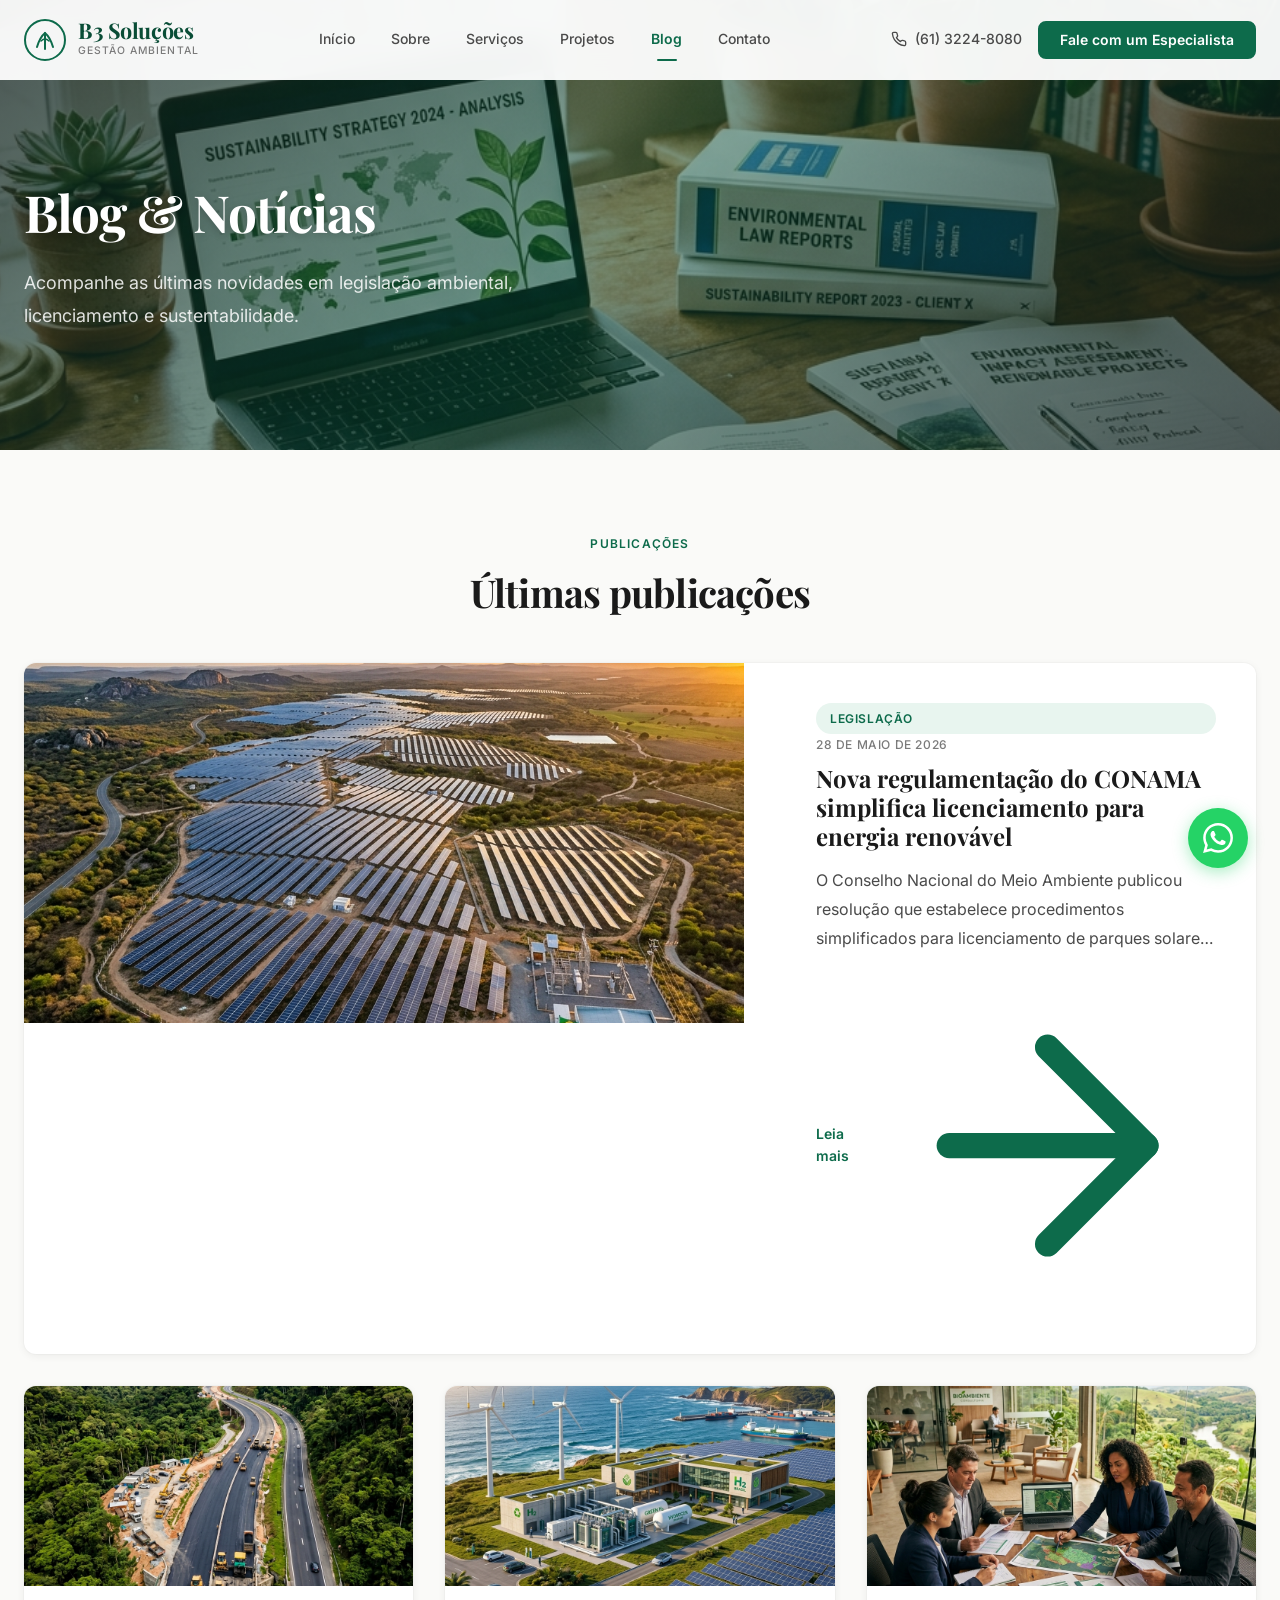
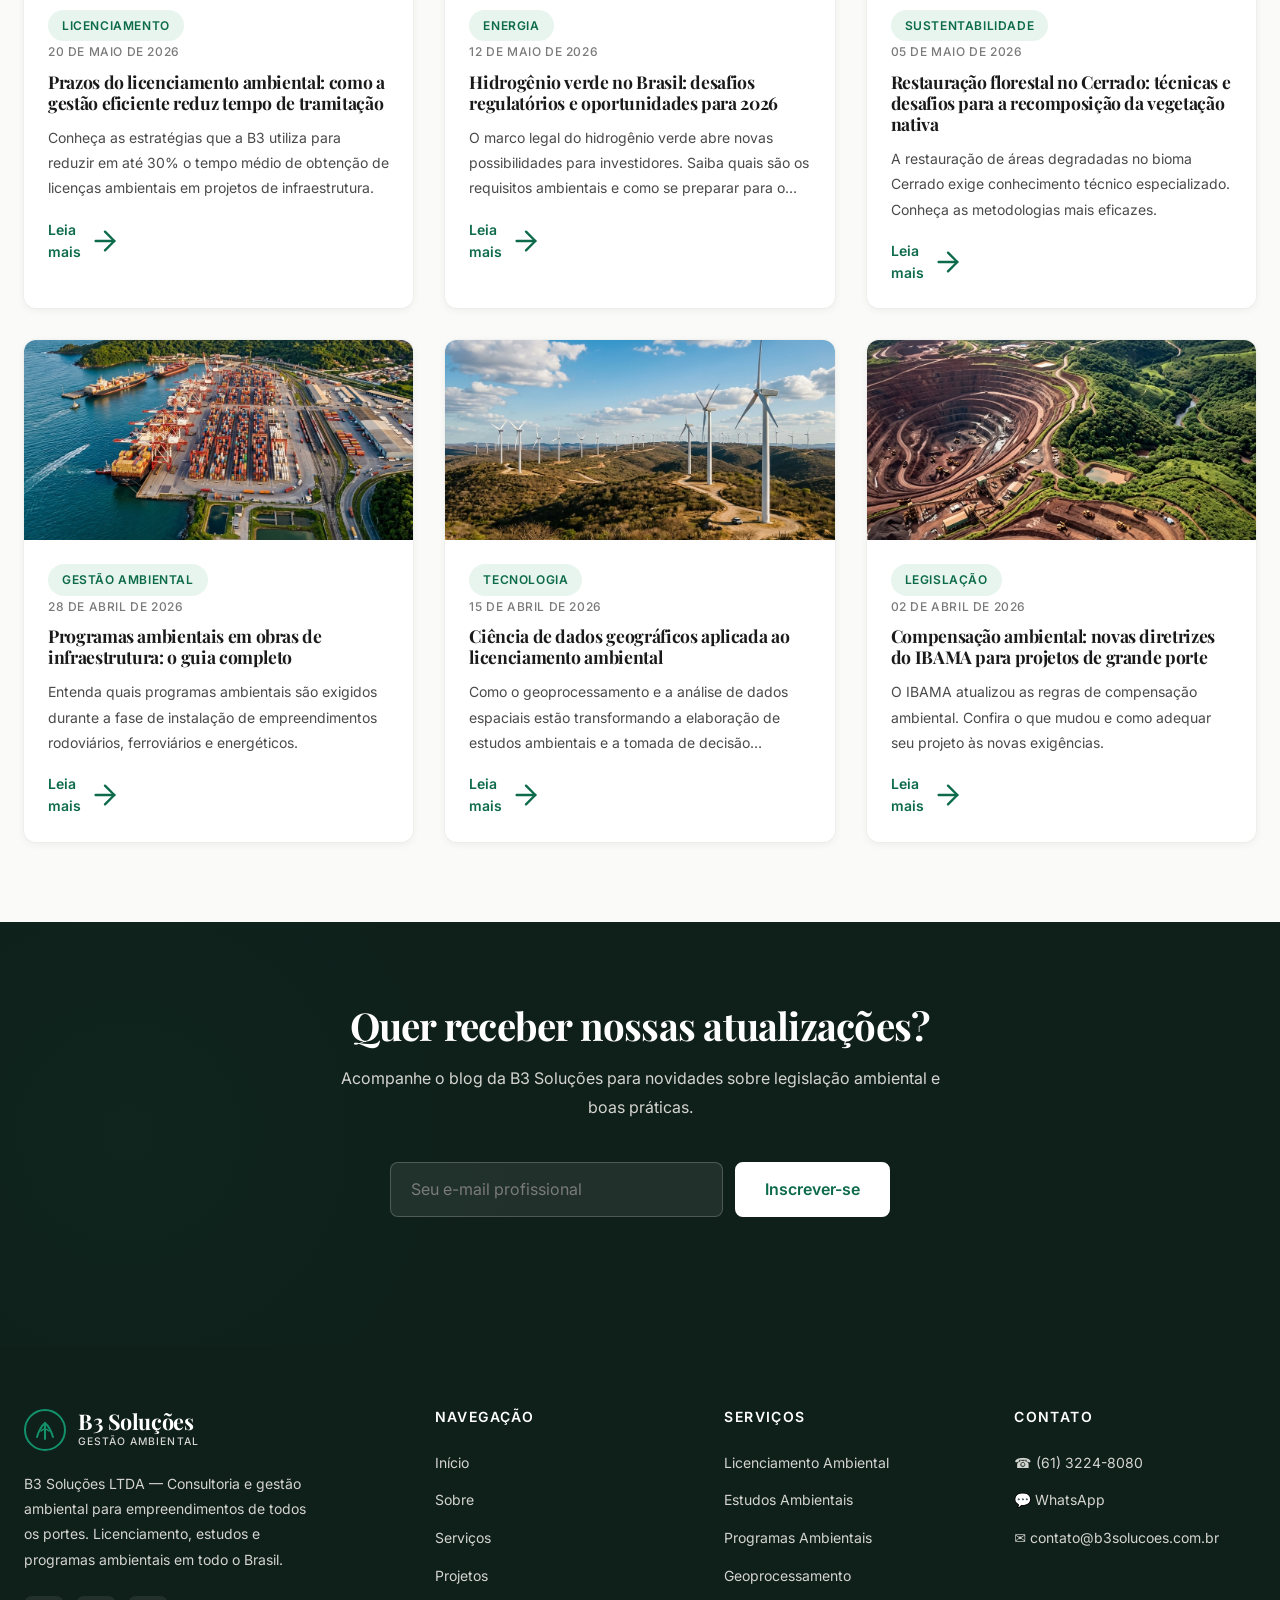
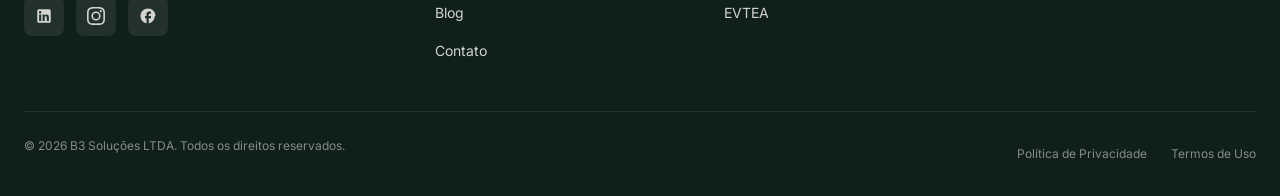
==== commit c4f87b9d: "Upgrade services page accordions layout and style to premium design and add blog newsletter" ====
--- a/blog.html
+++ b/blog.html
@@ -193,16 +193,20 @@
       </div>
     </section>
 
-    <!-- ═══════════════════ CTA ═══════════════════ -->
+    <!-- ═══════════════════ CTA (Newsletter) ═══════════════════ -->
     <section class="cta-section">
       <div class="container">
-        <div class="cta-contact reveal">
+        <div class="section-header centered reveal">
           <h2>Quer receber nossas atualizações?</h2>
-          <p>Acompanhe o blog da B3 Soluções para novidades sobre legislação ambiental e boas práticas.</p>
-          <div class="btn-group">
-            <a href="contato.html" class="btn btn-white btn-lg">Falar com Especialista</a>
-            <a href="contato.html" class="btn btn-outline-white btn-lg">Solicitar Proposta</a>
-          </div>
+          <p class="section-subtitle" style="color: var(--color-text-on-dark)">Acompanhe o blog da B3 Soluções para novidades sobre legislação ambiental e boas práticas.</p>
+          
+          <form class="newsletter-form" data-validate style="margin: 2.5rem auto 0; max-width: 500px; display: flex; gap: var(--space-3);">
+            <div class="form-group" style="flex: 1; margin-bottom: 0;">
+              <label for="newsletter-email" class="sr-only">E-mail</label>
+              <input type="email" id="newsletter-email" name="email" class="form-control" placeholder="Seu e-mail profissional" required style="width: 100%; border-radius: var(--radius-md); padding: 14px 20px; border: 1px solid rgba(255,255,255,0.2); background: rgba(255,255,255,0.08); color: var(--color-text-inverse); outline: none;">
+            </div>
+            <button type="submit" class="btn btn-white" style="flex-shrink: 0; padding: 14px 28px;">Inscrever-se</button>
+          </form>
         </div>
       </div>
     </section>
--- a/css/components.css
+++ b/css/components.css
@@ -647,16 +647,21 @@
   box-shadow: var(--shadow-xs);
   overflow: hidden;
   border: 1px solid var(--color-border-light);
-  transition: var(--transition-base);
+  border-left: 4px solid transparent;
+  transition: all var(--duration-normal) var(--ease-out);
 }
 
 .accordion-item:hover {
-  border-color: var(--color-primary-lighter);
+  transform: translateY(-2px);
+  border-color: var(--color-primary-light);
+  box-shadow: var(--shadow-md);
 }
 
 .accordion-item.active {
   box-shadow: var(--shadow-md);
   border-color: var(--color-primary);
+  border-left-color: var(--color-primary);
+  background: linear-gradient(135deg, var(--color-surface) 0%, rgba(var(--color-primary-rgb), 0.02) 100%);
 }
 
 .accordion-trigger {
@@ -680,13 +685,24 @@
 }
 
 .accordion-trigger .accordion-icon {
-  width: 24px;
-  height: 24px;
+  width: 32px;
+  height: 32px;
+  padding: 6px;
+  border-radius: var(--radius-full);
+  background: var(--color-surface-alt);
+  color: var(--color-text-secondary);
   flex-shrink: 0;
-  transition: transform var(--duration-normal) var(--ease-out);
+  transition: all var(--duration-normal) var(--ease-out);
+}
+
+.accordion-item:hover .accordion-trigger .accordion-icon {
+  background: var(--color-primary-lighter);
+  color: var(--color-primary);
 }
 
 .accordion-item.active .accordion-trigger .accordion-icon {
+  background: var(--color-primary);
+  color: white;
   transform: rotate(180deg);
 }
 
@@ -726,11 +742,22 @@
   display: inline-flex;
   align-items: center;
   gap: var(--space-1);
-  padding: 4px 12px;
-  font-size: var(--fs-small);
-  background: var(--color-surface-alt);
+  padding: 6px 14px;
+  font-size: var(--fs-small);
+  font-weight: var(--fw-medium);
+  background: var(--color-primary-lighter);
+  border: 1px solid rgba(var(--color-primary-rgb), 0.08);
   border-radius: var(--radius-full);
-  color: var(--color-text-secondary);
+  color: var(--color-primary-dark);
+  transition: all var(--duration-fast) var(--ease-out);
+}
+
+.accordion-content-inner ul li:hover {
+  background: var(--color-primary);
+  color: white;
+  border-color: var(--color-primary);
+  transform: translateY(-1px);
+  box-shadow: 0 4px 8px rgba(var(--color-primary-rgb), 0.15);
 }
 
 /* Trust Bar */
--- a/css/pages.css
+++ b/css/pages.css
@@ -193,7 +193,11 @@
   align-items: center;
   justify-content: center;
   flex-shrink: 0;
-  transition: var(--transition-fast);
+  transition: all var(--duration-normal) var(--ease-out);
+}
+
+.accordion-item:hover .service-icon {
+  background: var(--color-primary-light);
 }
 
 .accordion-item.active .service-icon {
@@ -204,18 +208,26 @@
   width: 24px;
   height: 24px;
   stroke: var(--color-primary);
-  stroke-width: 1.5;
+  stroke-width: 1.8;
   fill: none;
-  transition: var(--transition-fast);
+  transition: all var(--duration-normal) var(--ease-out);
+}
+
+.accordion-item:hover .service-icon svg {
+  stroke: var(--color-text-inverse);
+  transform: scale(1.1);
 }
 
 .accordion-item.active .service-icon svg {
-  stroke: white;
+  stroke: var(--color-text-inverse);
 }
 
 .service-accordion .accordion-content-inner {
   padding: 0 var(--space-8) var(--space-8);
   padding-left: calc(var(--space-8) + 48px + var(--space-4));
+  border-top: 1px solid rgba(var(--color-primary-rgb), 0.08);
+  padding-top: var(--space-6);
+  margin-top: var(--space-2);
 }
 
 @media (max-width: 768px) {
